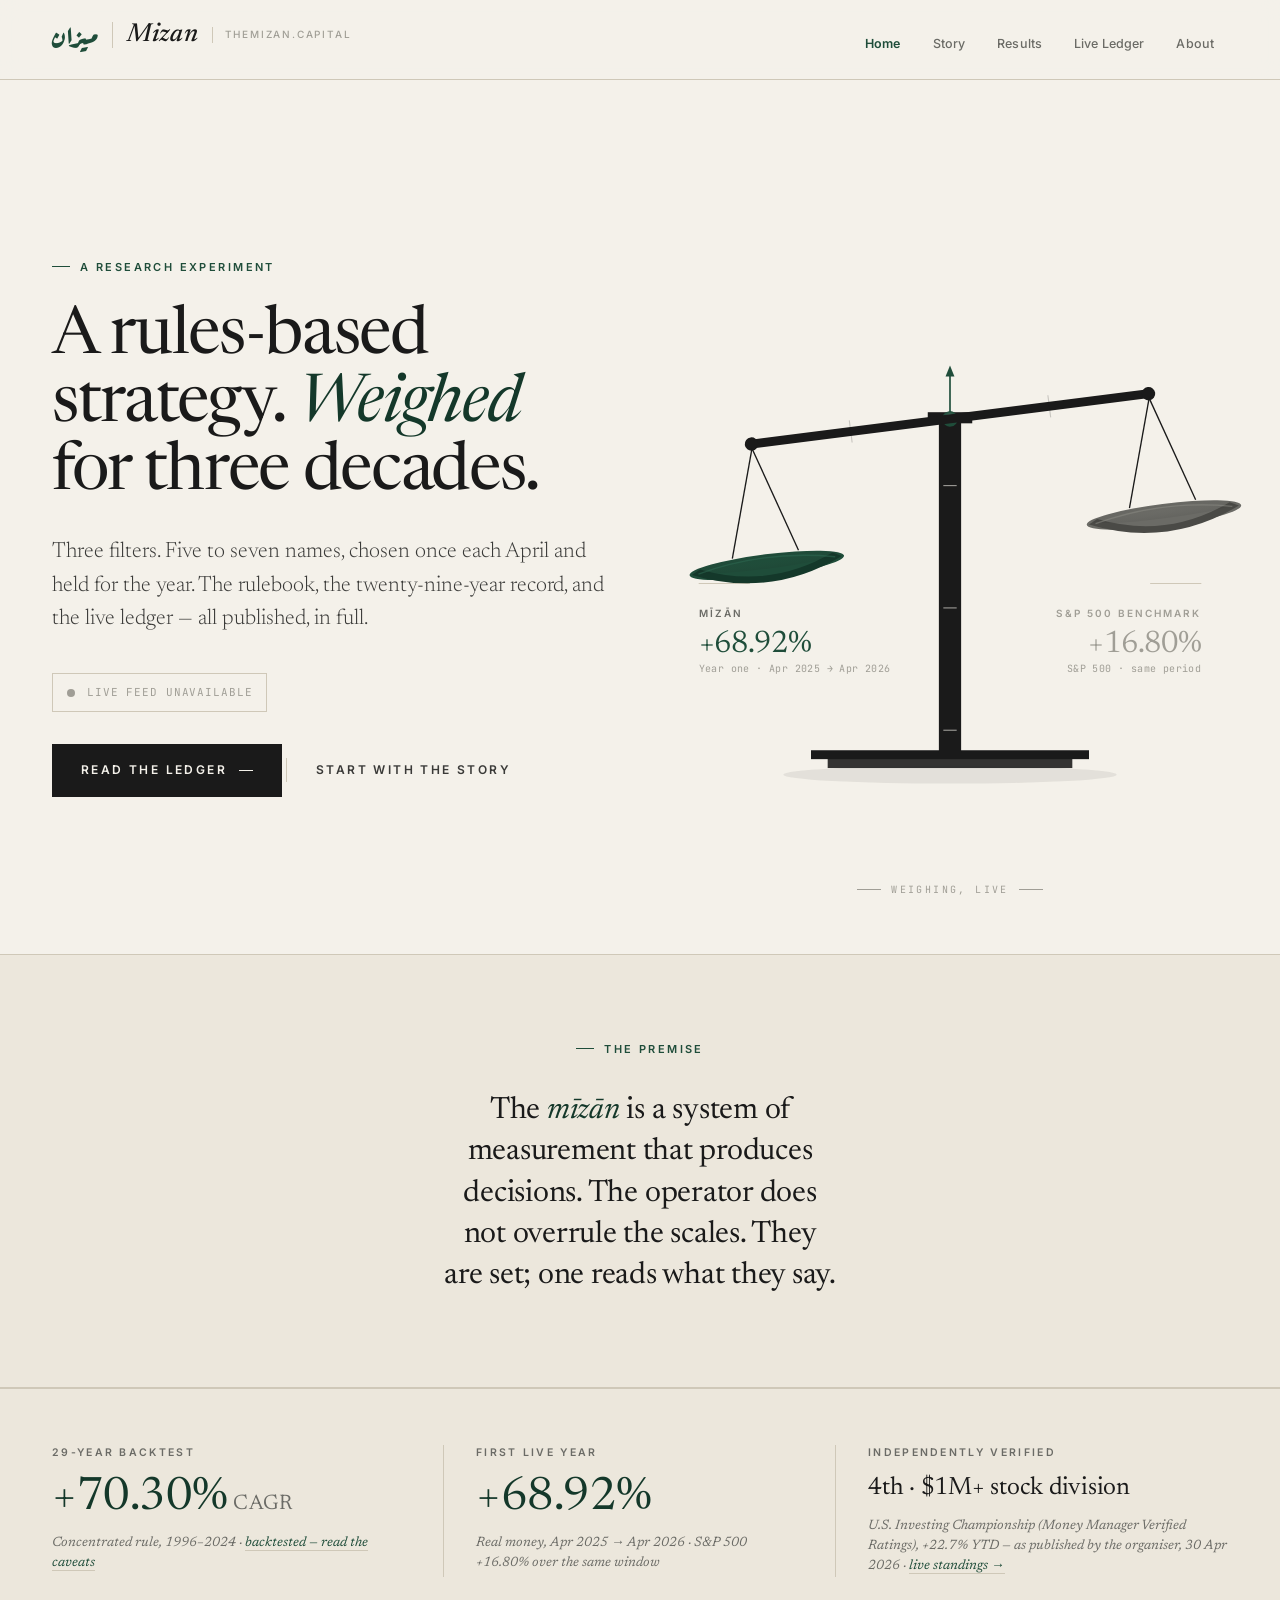
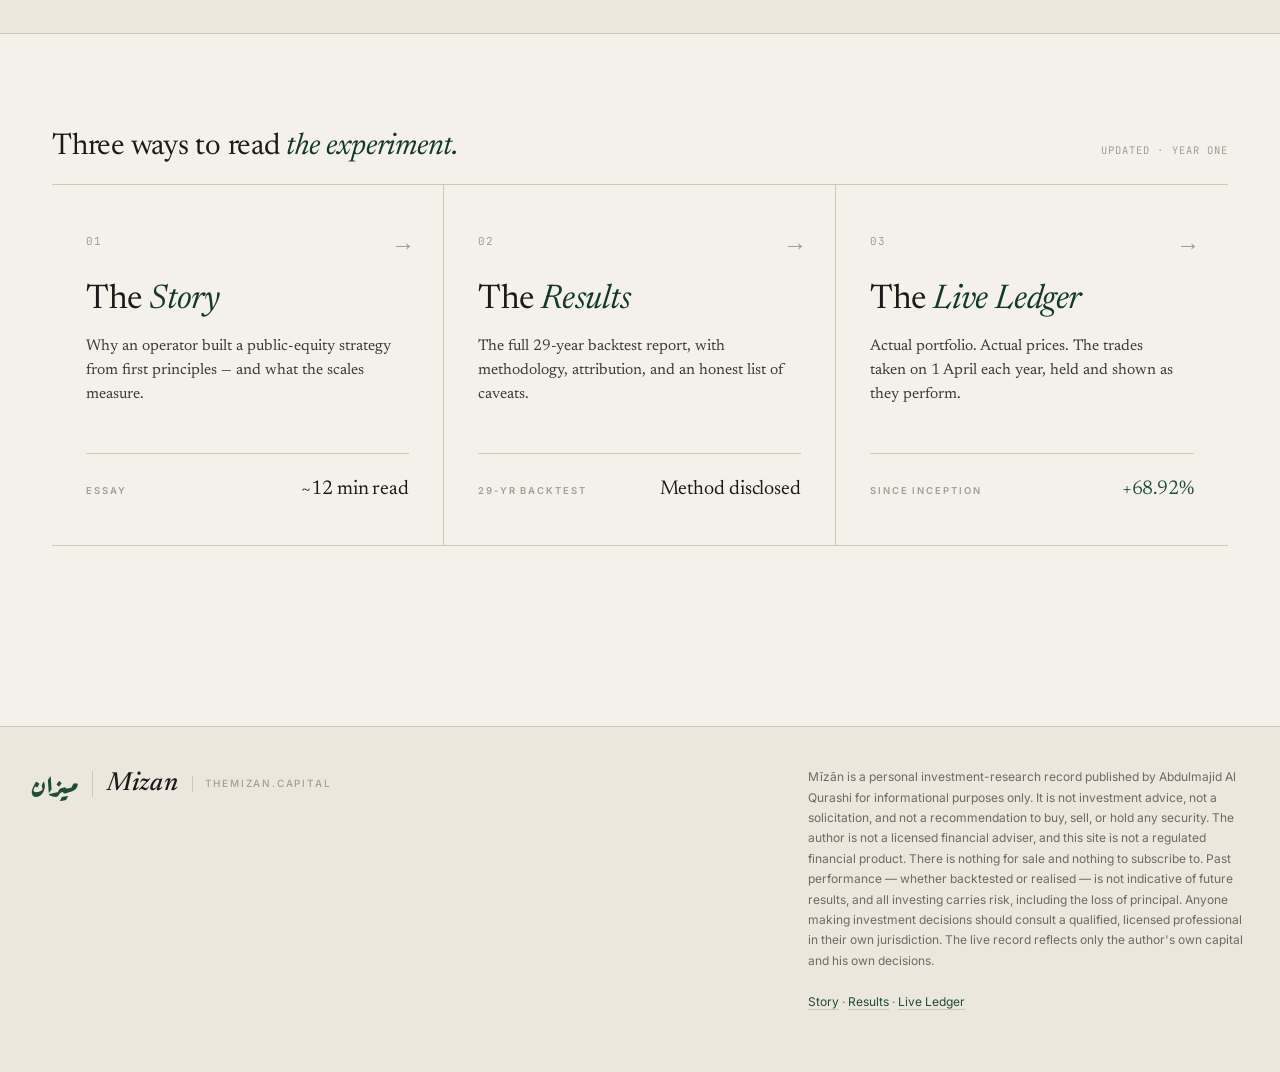
==== index.html @ 17326acd "Add files via upload" ====
<!DOCTYPE html>
<html lang="en">
<head>
<meta charset="UTF-8">
<meta name="viewport" content="width=device-width, initial-scale=1.0">
<link rel="canonical" href="https://themizan.capital/">
<meta property="og:type" content="website">
<meta property="og:site_name" content="Mīzān">
<meta property="og:title" content="Mīzān · A rules-based strategy, weighed in the open">
<meta property="og:description" content="A concentrated, rules-based public-equity strategy by Abdulmajid Al Qurashi. Twenty-nine years of backtested history; one live year complete. Published in full.">
<meta property="og:url" content="https://themizan.capital/">
<meta name="twitter:card" content="summary">
<meta property="og:locale" content="en_US">
<meta property="og:locale:alternate" content="ar_SA">
<link rel="icon" href="data:image/svg+xml,%3Csvg%20xmlns='http://www.w3.org/2000/svg'%20viewBox='0%200%2032%2032'%3E%3Crect%20width='32'%20height='32'%20rx='6'%20fill='%231f4d3a'/%3E%3Ctext%20x='16'%20y='23'%20font-size='20'%20text-anchor='middle'%20fill='%23f4f1ea'%20font-family='Georgia,serif'%3EM%3C/text%3E%3C/svg%3E">
<title>Mīzān · A rules-based strategy, weighed in the open</title>
<meta name="description" content="A concentrated, rules-based public-equity strategy by Abdulmajid Al Qurashi. Twenty-nine years of backtested history. One live year complete. The ledger, the rulebook, and the record — published in full.">
<style>
@import url('https://fonts.googleapis.com/css2?family=Newsreader:ital,opsz,wght@0,6..72,300;0,6..72,400;0,6..72,500;0,6..72,600;0,6..72,700;1,6..72,400&family=Inter:wght@300;400;500;600;700&family=JetBrains+Mono:wght@400;500;600&display=swap');
@import url('https://fonts.googleapis.com/css2?family=Aref+Ruqaa:wght@400;700&family=Amiri:wght@400;700&family=Noto+Naskh+Arabic:wght@400;500;700&display=swap');

:root{
  --paper:#f4f1ea; --paper-2:#ece7dc; --paper-3:#e2dcce;
  --ink:#1a1a1a; --ink-2:#3a3a38; --ink-3:#6b6b66; --ink-4:#a09e96;
  --rule:#cfc8b8; --rule-2:#b8b1a0;
  --accent:#1f4d3a; --accent-2:#2e6b52; --accent-ink:#14382a; --accent-wash:rgba(31,77,58,0.06);
  --pos:#2e6b52; --neg:#8a2f2f; --warn:#8a6a2f;
  --serif:'Newsreader',Georgia,'Times New Roman',serif;
  --sans:'Inter',-apple-system,BlinkMacSystemFont,'Segoe UI',sans-serif;
  --mono:'JetBrains Mono','SF Mono',Menlo,monospace;
}
*{margin:0;padding:0;box-sizing:border-box}
html{scroll-behavior:smooth}
body{background:var(--paper);color:var(--ink);font-family:var(--sans);font-size:16px;line-height:1.55;-webkit-font-smoothing:antialiased;text-rendering:optimizeLegibility}
::selection{background:var(--accent);color:var(--paper)}
a{color:inherit;text-decoration:none}

.apx-nav{position:sticky;top:0;z-index:100;background:rgba(244,241,234,0.92);backdrop-filter:blur(12px);-webkit-backdrop-filter:blur(12px);border-bottom:1px solid var(--rule)}
.apx-nav-inner{max-width:1240px;margin:0 auto;padding:18px 32px;display:flex;justify-content:space-between;align-items:baseline;gap:32px}
.apx-nav-links{display:flex;gap:4px;align-items:center}
.apx-nav-links a{white-space:nowrap;font-size:12.5px;font-weight:500;color:var(--ink-3);padding:8px 14px;transition:color .15s;letter-spacing:.01em}
.apx-nav-links a:hover{color:var(--ink)}
.apx-nav-links a.active{color:var(--accent);font-weight:600}

.apx-brand{display:flex;align-items:center;gap:14px}
.apx-brand-ar{font-family:'Aref Ruqaa','Amiri','Noto Naskh Arabic',serif;font-weight:700;font-size:30px;color:#1f4d3a;line-height:1;unicode-bidi:isolate;display:inline-block;padding-bottom:4px}
.apx-brand-latin{font-family:'Newsreader',Georgia,serif;font-style:italic;font-weight:500;font-size:26px;color:#1a1a1a;line-height:1;letter-spacing:.005em;padding-left:14px;border-left:1px solid #cfc8b8}
.apx-brand-meta{font-family:'Inter',sans-serif;font-size:10px;font-weight:500;letter-spacing:.18em;text-transform:uppercase;color:#a09e96;padding-left:12px;border-left:1px solid #cfc8b8}
@media(max-width:720px){.apx-brand-meta,.apx-brand-latin{display:none}}
.apx-foot-brand{display:flex;align-items:center;gap:14px}

.container{max-width:1240px;margin:0 auto;padding:0 32px}
.kicker{font-family:var(--sans);font-size:11px;font-weight:600;letter-spacing:.22em;text-transform:uppercase;color:var(--accent);display:inline-block}
.kicker::before{content:'';display:inline-block;width:18px;height:1px;background:var(--accent);vertical-align:middle;margin-right:10px;margin-bottom:3px}

.apx-foot{margin-top:120px;padding:40px 32px 60px;border-top:1px solid var(--rule);background:var(--paper-2)}
.apx-foot-inner{max-width:1240px;margin:0 auto;display:flex;justify-content:space-between;align-items:flex-start;gap:40px;flex-wrap:wrap}
.apx-foot-meta{font-size:12px;color:var(--ink-3);line-height:1.7;max-width:440px}
.apx-foot-meta a{color:var(--accent);border-bottom:1px solid var(--rule)}

/* HERO */
.hero{position:relative;padding:72px 0 56px;overflow:hidden;border-bottom:1px solid var(--rule)}
.hero-inner{position:relative;display:grid;grid-template-columns:1fr 1fr;gap:64px;align-items:center;min-height:clamp(520px, 78vh, 700px)}
.hero-copy{position:relative;z-index:2}
.hero-copy .kicker{margin-bottom:28px}
.hero-copy h1{font-family:var(--serif);font-weight:400;font-size:clamp(44px,5.2vw,72px);line-height:1.02;letter-spacing:-.02em;color:var(--ink);margin-bottom:28px;max-width:16ch;text-wrap:balance}
.hero-copy h1 em{font-style:italic;color:var(--accent-ink)}
.hero-copy .lede{font-family:var(--serif);font-weight:300;font-size:clamp(19px,1.7vw,22px);line-height:1.55;color:var(--ink-2);max-width:32em;margin-bottom:36px}

.hero-live{display:flex;align-items:center;gap:12px;padding:10px 14px;border:1px solid var(--accent);background:var(--accent-wash);font-family:var(--mono);font-size:11px;letter-spacing:.08em;color:var(--accent);text-transform:uppercase;width:fit-content;margin-bottom:32px;min-height:36px}
.hero-live-dot{width:8px;height:8px;background:var(--accent);border-radius:50%;animation:hpulse 2s infinite}
@keyframes hpulse{0%,100%{opacity:1;transform:scale(1)}50%{opacity:.4;transform:scale(.85)}}

.hero-cta{display:flex;align-items:center;gap:0;flex-wrap:wrap}
.cta-primary{font-family:var(--sans);font-size:12px;font-weight:600;letter-spacing:.2em;text-transform:uppercase;padding:16px 28px;background:var(--ink);color:var(--paper);border:1px solid var(--ink);transition:background .15s, border-color .15s;display:inline-flex;align-items:center;gap:12px}
.cta-primary:hover{background:var(--accent);border-color:var(--accent)}
.cta-primary::after{content:'';width:14px;height:1px;background:currentColor;transition:width .2s}
.cta-primary:hover::after{width:22px}
.cta-divider{width:1px;height:24px;background:var(--rule);margin:0 4px}
.cta-secondary{font-family:var(--sans);font-size:12px;font-weight:600;letter-spacing:.2em;text-transform:uppercase;padding:16px 24px;color:var(--ink-2);border:1px solid transparent;transition:color .15s, border-color .15s}
.cta-secondary:hover{color:var(--accent);border-color:var(--accent)}

/* SCALE */
.scale-stage{position:relative;aspect-ratio:5 / 6;width:100%;max-width:560px;margin:0 auto;display:flex;flex-direction:column;align-items:center;justify-content:center}
.scale-stage svg{width:100%;height:auto;display:block;overflow:visible}

.svg-pl-title{font-family:'Inter',sans-serif;font-size:9px;font-weight:600;letter-spacing:.2em;text-transform:uppercase;fill:#6b6b66}
.svg-pl-title.dim{fill:#a09e96}
.svg-pl-val{font-family:'Newsreader',Georgia,serif;font-weight:400;font-size:28px;letter-spacing:-.01em;fill:#1f4d3a}
.svg-pl-val.n{fill:#8a2f2f}
.svg-pl-val.muted{fill:#a09e96}
.svg-pl-sub{font-family:'JetBrains Mono',monospace;font-size:9px;fill:#a09e96;letter-spacing:.04em}
@media(max-width:640px){
  .svg-pl-title{font-size:11px}
  .svg-pl-val{font-size:32px}
  .svg-pl-sub{font-size:11px}
}

.hero-hint{margin-top:18px;text-align:center;font-family:var(--mono);font-size:10px;letter-spacing:.24em;text-transform:uppercase;color:var(--ink-4);display:flex;align-items:center;justify-content:center;gap:10px;opacity:0;transition:opacity .6s ease .6s}
.hero-hint.visible{opacity:1}
.hero-hint::before,.hero-hint::after{content:'';width:24px;height:1px;background:var(--ink-4)}

/* PRINCIPLE */
.principle{padding:80px 0 90px;border-bottom:1px solid var(--rule);background:var(--paper-2)}
.principle-inner{max-width:900px;margin:0 auto;text-align:center}
.principle .kicker{margin-bottom:32px}
.principle blockquote{font-family:var(--serif);font-weight:400;font-size:clamp(24px,2.4vw,32px);line-height:1.35;letter-spacing:-.008em;color:var(--ink);text-wrap:balance;max-width:28ch;margin:0 auto}
.principle blockquote em{font-style:italic;color:var(--accent-ink)}

/* DOORWAYS — 3-up */
.doorways{padding:90px 0 60px}
.doors-head{display:flex;justify-content:space-between;align-items:baseline;border-bottom:1px solid var(--rule);padding-bottom:14px;gap:24px;flex-wrap:wrap}
.doors-head h2{font-family:var(--serif);font-weight:400;font-size:clamp(22px,2.4vw,30px);letter-spacing:-.008em}
.doors-head h2 em{font-style:italic;color:var(--accent-ink)}
.doors-head .dh-meta{font-family:var(--mono);font-size:10.5px;letter-spacing:.1em;color:var(--ink-4);text-transform:uppercase}

.doors{display:grid;grid-template-columns:repeat(3,1fr);gap:0;border-bottom:1px solid var(--rule)}
.door{position:relative;padding:48px 34px 40px;border-right:1px solid var(--rule);display:flex;flex-direction:column;min-height:360px;transition:background .2s}
.door:last-child{border-right:none}
.door:hover{background:var(--paper-2)}
.door:hover .door-arrow{transform:translateX(6px);color:var(--accent)}
.door-num{font-family:var(--mono);font-size:11px;letter-spacing:.08em;color:var(--ink-4);margin-bottom:32px}
.door-title{font-family:var(--serif);font-weight:400;font-size:34px;line-height:1.08;letter-spacing:-.012em;color:var(--ink);margin-bottom:16px}
.door-title em{font-style:italic;color:var(--accent-ink)}
.door-sub{font-family:var(--serif);font-size:15.5px;line-height:1.55;color:var(--ink-2);margin-bottom:28px;flex:1;max-width:34ch}
.door-stat{padding-top:20px;border-top:1px solid var(--rule);display:flex;justify-content:space-between;align-items:baseline;gap:14px}
.door-stat .ds-l{font-family:var(--sans);font-size:9.5px;font-weight:600;letter-spacing:.2em;text-transform:uppercase;color:var(--ink-4)}
.door-stat .ds-v{font-family:var(--serif);font-size:20px;color:var(--ink);letter-spacing:-.005em}
.door-stat .ds-v.a{color:var(--accent)}
.door-arrow{position:absolute;top:44px;right:28px;font-family:var(--serif);font-size:24px;color:var(--ink-4);transition:transform .2s, color .2s}

/* MOBILE */
@media(max-width:960px){
  .hero-inner{grid-template-columns:1fr;gap:40px;min-height:auto;padding:0}
  .scale-stage{max-width:380px;margin:10px auto 0}
  .doors{grid-template-columns:1fr}
  .door{border-right:none;border-bottom:1px solid var(--rule)}
  .door:last-child{border-bottom:none}
}
@media(max-width:820px){
  .apx-nav-inner{padding:14px 20px;gap:16px;flex-wrap:wrap}
  .apx-nav-links a{padding:6px 10px;font-size:12px}
  .container{padding:0 20px}
  .apx-foot-inner{padding:0 20px}
  .hero{padding:48px 0 24px}
  .hero-copy h1{font-size:44px}
}

/* REDUCED MOTION */
@media (prefers-reduced-motion: reduce){
  .hero-live-dot{animation:none !important}
  #beamGroup, #needleGroup{transition:none !important}
  html{scroll-behavior:auto}
}
</style>
</head>
<body>

<nav class="apx-nav">
  <div class="apx-nav-inner">
    <a href="index.html" class="apx-brand">
      <span class="apx-brand-ar" dir="rtl" lang="ar">ميزان</span>
      <span class="apx-brand-latin">Mizan</span>
      <span class="apx-brand-meta">themizan.capital</span>
    </a>
    <div class="apx-nav-links">
      <a href="index.html" class="active">Home</a>
      <a href="story.html">Story</a>
      <a href="results.html">Results</a>
      <a href="dashboard.html">Live Ledger</a>
      <a href="about.html">About</a>
    </div>
  </div>
</nav>

<!-- HERO -->
<section class="hero">
  <div class="container">
    <div class="hero-inner">

      <div class="hero-copy">
        <div class="kicker">A research experiment</div>
        <h1>A rules-based strategy. <em>Weighed</em> for three decades.</h1>
        <p class="lede">Three filters. Five to seven names, chosen once each April and held for the year. The rulebook, the twenty-nine-year record, and the live ledger &mdash; all published, in full.</p>

        <div class="hero-live" id="heroLive">
          <span class="hero-live-dot"></span>
          <span id="heroLiveText">Loading live data&hellip;</span>
        </div>

        <div class="hero-cta">
          <a href="dashboard.html" class="cta-primary">Read the ledger</a>
          <span class="cta-divider" aria-hidden="true"></span>
          <a href="story.html" class="cta-secondary">Start with the story</a>
        </div>
      </div>

      <div class="scale-stage" id="scaleStage">
        <svg id="mizanScale" viewBox="0 0 500 640" aria-label="A scale weighing the Mīzān portfolio against the S&P 500 benchmark">
          <defs>
            <radialGradient id="panShade" cx="50%" cy="40%" r="60%">
              <stop offset="0%" stop-color="#3a3a38" stop-opacity="0"/>
              <stop offset="100%" stop-color="#1a1a1a" stop-opacity=".08"/>
            </radialGradient>
            <radialGradient id="pivotGlint" cx="50%" cy="40%" r="50%">
              <stop offset="0%" stop-color="#ffffff" stop-opacity=".35"/>
              <stop offset="100%" stop-color="#1f4d3a" stop-opacity="0"/>
            </radialGradient>
          </defs>

          <!-- Base / pedestal -->
          <g id="base">
            <ellipse cx="250" cy="560" rx="150" ry="8" fill="#1a1a1a" opacity=".08"/>
            <rect x="140" y="544" width="220" height="10" fill="#1a1a1a" opacity=".88"/>
            <rect x="125" y="538" width="250" height="8" fill="#1a1a1a"/>
            <rect x="240" y="240" width="20" height="300" fill="#1a1a1a"/>
            <rect x="230" y="234" width="40" height="10" fill="#1a1a1a"/>
            <line x1="244" y1="300" x2="256" y2="300" stroke="#f4f1ea" stroke-width="1" opacity=".6"/>
            <line x1="244" y1="410" x2="256" y2="410" stroke="#f4f1ea" stroke-width="1" opacity=".6"/>
            <line x1="244" y1="520" x2="256" y2="520" stroke="#f4f1ea" stroke-width="1" opacity=".6"/>
          </g>

          <!-- Readouts -->
          <g id="readouts">
            <text x="24" y="418" class="svg-pl-title">Mīzān</text>
            <text x="24" y="450" class="svg-pl-val" id="leftVal">&#8230;</text>
            <text x="24" y="468" class="svg-pl-sub" id="leftSub">Since 1 Apr 2025</text>
            <line x1="24" y1="388" x2="70" y2="388" stroke="#cfc8b8" stroke-width="1"/>

            <text x="476" y="418" class="svg-pl-title dim" text-anchor="end">S&amp;P 500 benchmark</text>
            <text x="476" y="450" class="svg-pl-val muted" id="rightVal" text-anchor="end">&#8230;</text>
            <text x="476" y="468" class="svg-pl-sub" id="rightSub" text-anchor="end">Same period</text>
            <line x1="430" y1="388" x2="476" y2="388" stroke="#cfc8b8" stroke-width="1"/>
          </g>

          <!-- Needle (fixed reference) -->
          <g id="needleGroup">
            <line x1="250" y1="240" x2="250" y2="198" stroke="#1f4d3a" stroke-width="1.5"/>
            <polygon points="250,192 246,202 254,202" fill="#1f4d3a"/>
          </g>

          <!-- Swinging beam -->
          <g id="beamGroup" style="transform-origin: 250px 240px; transition: transform 1.4s cubic-bezier(.45, .05, .25, 1);">
            <circle cx="250" cy="240" r="7" fill="#1f4d3a"/>
            <circle cx="250" cy="240" r="7" fill="url(#pivotGlint)"/>
            <circle cx="250" cy="240" r="3" fill="#14382a"/>

            <rect x="70" y="236" width="360" height="8" fill="#1a1a1a"/>
            <circle cx="70" cy="240" r="6" fill="#1a1a1a"/>
            <circle cx="430" cy="240" r="6" fill="#1a1a1a"/>
            <line x1="160" y1="230" x2="160" y2="250" stroke="#1a1a1a" stroke-width="1" opacity=".2"/>
            <line x1="340" y1="230" x2="340" y2="250" stroke="#1a1a1a" stroke-width="1" opacity=".2"/>

            <!-- LEFT PAN (Mīzān) -->
            <line x1="70" y1="244" x2="40" y2="340" stroke="#1a1a1a" stroke-width="1.2"/>
            <line x1="70" y1="244" x2="100" y2="340" stroke="#1a1a1a" stroke-width="1.2"/>
            <g id="panLeft">
              <ellipse cx="70" cy="350" rx="70" ry="10" fill="#1f4d3a"/>
              <path d="M 2 350 Q 70 380 138 350 L 130 346 Q 70 372 10 346 Z" fill="#14382a"/>
              <ellipse cx="70" cy="347" rx="66" ry="6" fill="url(#panShade)"/>
              <!-- top lip highlight -->
              <path d="M 8 350 Q 70 336 132 350" stroke="#2e6b52" stroke-width="1.2" fill="none" opacity=".55"/>
            </g>

            <!-- RIGHT PAN (S&P 500) — lightened so it reads as peer, not shadow -->
            <line x1="430" y1="244" x2="400" y2="340" stroke="#1a1a1a" stroke-width="1.2"/>
            <line x1="430" y1="244" x2="460" y2="340" stroke="#1a1a1a" stroke-width="1.2"/>
            <g id="panRight">
              <ellipse cx="430" cy="350" rx="70" ry="10" fill="#6b6b66"/>
              <path d="M 362 350 Q 430 380 498 350 L 490 346 Q 430 372 370 346 Z" fill="#4a4a46"/>
              <ellipse cx="430" cy="347" rx="66" ry="6" fill="url(#panShade)"/>
              <path d="M 368 350 Q 430 336 492 350" stroke="#8a8a83" stroke-width="1.2" fill="none" opacity=".55"/>
            </g>
          </g>

          <!-- Arabic whisper removed from above the base shadow — nav carries it. -->
        </svg>

        <div class="hero-hint" id="heroHint">Weighing, live</div>
      </div>

    </div>
  </div>
</section>

<!-- PRINCIPLE -->
<section class="principle">
  <div class="container">
    <div class="principle-inner">
      <div class="kicker">The premise</div>
      <blockquote>
        The <em>mīzān</em> is a system of measurement that produces decisions. The operator does not overrule the scales. They are set; one reads what they say.
      </blockquote>
    </div>
  </div>
</section>

<!-- PROOF -->
<style>
.proof{padding:56px 0;border-top:1px solid var(--rule);border-bottom:1px solid var(--rule);background:var(--paper-2)}
.proof-grid{display:grid;grid-template-columns:repeat(3,1fr)}
.proof-cell{padding:0 32px;border-right:1px solid var(--rule)}
.proof-cell:first-child{padding-left:0}
.proof-cell:last-child{border-right:none;padding-right:0}
.proof-k{font-family:var(--sans);font-size:10.5px;font-weight:600;letter-spacing:.22em;text-transform:uppercase;color:var(--ink-3);margin-bottom:14px}
.proof-v{font-family:var(--serif);font-size:clamp(34px,4vw,46px);line-height:1;color:var(--accent-ink,#14382a);letter-spacing:-.01em;font-weight:400}
.proof-v .proof-u{font-size:.46em;color:var(--ink-3);letter-spacing:.02em}
.proof-v.sm{font-size:clamp(19px,2.1vw,25px);line-height:1.15;color:var(--ink)}
.proof-m{font-family:var(--serif);font-size:13.5px;font-style:italic;color:var(--ink-3);line-height:1.5;margin-top:12px}
.proof-m a{color:var(--accent);border-bottom:1px solid var(--rule)}
@media(max-width:820px){.proof-grid{grid-template-columns:1fr}.proof-cell{padding:22px 0;border-right:none;border-bottom:1px solid var(--rule)}.proof-cell:first-child{padding-top:0}.proof-cell:last-child{border-bottom:none;padding-bottom:0}}
</style>
<section class="proof">
  <div class="container">
    <div class="proof-grid">
      <div class="proof-cell">
        <div class="proof-k">29-year backtest</div>
        <div class="proof-v">+70.30%<span class="proof-u"> CAGR</span></div>
        <div class="proof-m">Concentrated rule, 1996&ndash;2024 &middot; <a href="results.html#limits">backtested &mdash; read the caveats</a></div>
      </div>
      <div class="proof-cell">
        <div class="proof-k">First live year</div>
        <div class="proof-v">+68.92%</div>
        <div class="proof-m">Real money, Apr 2025 &rarr; Apr 2026 &middot; S&amp;P 500 +16.80% over the same window</div>
      </div>
      <div class="proof-cell">
        <div class="proof-k">Independently verified</div>
        <div class="proof-v sm">4th &middot; $1M+ stock division</div>
        <div class="proof-m">U.S. Investing Championship (Money Manager Verified Ratings), +22.7% YTD &mdash; as published by the organiser, 30 Apr 2026 &middot; <a href="https://financial-competitions.com/" target="_blank" rel="noopener">live standings &rarr;</a></div>
      </div>
    </div>
  </div>
</section>

<!-- DOORWAYS -->
<section class="doorways">
  <div class="container">
    <div class="doors-head">
      <h2>Three ways to read <em>the experiment.</em></h2>
      <div class="dh-meta">Updated &middot; <span id="dateStamp">—</span></div>
    </div>
    <div class="doors">

      <a href="story.html" class="door">
        <div class="door-num">01</div>
        <div class="door-title">The <em>Story</em></div>
        <div class="door-sub">Why an operator built a public-equity strategy from first principles &mdash; and what the scales measure.</div>
        <div class="door-stat">
          <span class="ds-l">Essay</span>
          <span class="ds-v">~12 min read</span>
        </div>
        <span class="door-arrow" aria-hidden="true">&rarr;</span>
      </a>

      <a href="results.html" class="door">
        <div class="door-num">02</div>
        <div class="door-title">The <em>Results</em></div>
        <div class="door-sub">The full 29-year backtest report, with methodology, attribution, and an honest list of caveats.</div>
        <div class="door-stat">
          <span class="ds-l">29&#8209;yr backtest</span>
          <span class="ds-v">Method disclosed</span>
        </div>
        <span class="door-arrow" aria-hidden="true">&rarr;</span>
      </a>

      <a href="dashboard.html" class="door">
        <div class="door-num">03</div>
        <div class="door-title">The <em>Live Ledger</em></div>
        <div class="door-sub">Actual portfolio. Actual prices. The trades taken on 1 April each year, held and shown as they perform.</div>
        <div class="door-stat">
          <span class="ds-l">Since inception</span>
          <span class="ds-v a" id="doorLiveVal">&mdash;</span>
        </div>
        <span class="door-arrow" aria-hidden="true">&rarr;</span>
      </a>

    </div>
  </div>
</section>

<footer class="apx-foot">
  <div class="apx-foot-inner">
    <div class="apx-foot-brand">
      <span class="apx-brand-ar" dir="rtl" lang="ar">ميزان</span>
      <span class="apx-brand-latin">Mizan</span>
      <span class="apx-brand-meta">themizan.capital</span>
    </div>
    <div class="apx-foot-meta">
      Mīzān is a personal investment-research record published by Abdulmajid Al Qurashi for informational purposes only. It is not investment advice, not a solicitation, and not a recommendation to buy, sell, or hold any security. The author is not a licensed financial adviser, and this site is not a regulated financial product. There is nothing for sale and nothing to subscribe to. Past performance &mdash; whether backtested or realised &mdash; is not indicative of future results, and all investing carries risk, including the loss of principal. Anyone making investment decisions should consult a qualified, licensed professional in their own jurisdiction. The live record reflects only the author's own capital and his own decisions. <br><br>
      <a href="story.html">Story</a> &middot; <a href="results.html">Results</a> &middot; <a href="dashboard.html">Live Ledger</a>
    </div>
  </div>
</footer>

<script>
const API_URL = 'https://pvqflvqfdlmiyjjetfer.supabase.co/functions/v1/apex-dashboard-data';
// The API returns an aggregate portfolio index only — current holdings are never named here.
const Y1_BASE = "2025-04-01";  // since-inception window start (for the benchmark line)
const MONTHS = ["Jan","Feb","Mar","Apr","May","Jun","Jul","Aug","Sep","Oct","Nov","Dec"];

function findPrice(arr,d){ for(let i=arr.length-1;i>=0;i--) if(arr[i].d<=d) return arr[i].p; return null; }
function ret(arr,b,e){ const bp=findPrice(arr,b), ep=findPrice(arr,e); if(!bp||!ep) return null; return (ep-bp)/bp; }
function fmtPct(v,dp=2){ if(v==null) return '—'; return (v>=0?'+':'')+(v*100).toFixed(dp)+'%'; }
function fmtDate(d){ const [y,m,dd]=d.split('-'); return MONTHS[+m-1]+' '+ +dd+', '+y; }

/* Tilt: cap ±8°, softer knee so small deltas are visible */
function tiltFromDelta(deltaPct){
  const MAX = 8;
  const t = MAX * Math.tanh(deltaPct / 0.35);
  return -t; // flip so Mīzān-heavier sinks the left pan
}

function applyTilt(deg){
  const beam = document.getElementById('beamGroup');
  beam.style.transform = `rotate(${deg}deg)`;
}

let idleHandle = null;
let idleT0 = performance.now();
function startIdle(){
  cancelAnimationFrame(idleHandle);
  const tick = (now)=>{
    const t = (now - idleT0) / 1000;
    const beam = document.getElementById('beamGroup');
    beam.style.transition = 'transform 0.1s linear';
    applyTilt(Math.sin(t * 0.9) * 0.4);
    idleHandle = requestAnimationFrame(tick);
  };
  idleHandle = requestAnimationFrame(tick);
}
function stopIdle(){
  cancelAnimationFrame(idleHandle);
  document.getElementById('beamGroup').style.transition = 'transform 1.4s cubic-bezier(.45,.05,.25,1)';
}

async function init(){
  startIdle();
  document.getElementById('leftVal').textContent = '…';
  document.getElementById('rightVal').textContent = '…';

  try{
    const resp = await fetch(API_URL, { mode:'cors' });
    if(!resp.ok) throw new Error('HTTP '+resp.status);
    const json = await resp.json();
    const PI = json.portfolio_index || [];
    const BENCH = (json.benchmarks && json.benchmarks.SPY) || [];
    if(!PI.length || !BENCH.length) throw new Error('No aggregate or S&P 500 (SPY) data');
    const latest = json.as_of || PI[PI.length - 1].d;

    const sinceInception = PI[PI.length - 1].p / PI[0].p - 1;
    const benchITD = ret(BENCH, Y1_BASE, latest) || 0;
    const delta = sinceInception - benchITD;

    document.getElementById('heroLiveText').textContent = 'Live data · ' + fmtDate(latest);

    const leftV = document.getElementById('leftVal');
    leftV.textContent = fmtPct(sinceInception);
    leftV.setAttribute('class', 'svg-pl-val' + (sinceInception >= 0 ? '' : ' n'));

    const rightV = document.getElementById('rightVal');
    rightV.textContent = fmtPct(benchITD);
    rightV.setAttribute('class', 'svg-pl-val muted' + (benchITD >= 0 ? '' : ' n'));

    document.getElementById('leftSub').textContent = 'Since 1 Apr 2025';
    document.getElementById('rightSub').textContent = 'Since 1 Apr 2025';

    const doorVal = document.getElementById('doorLiveVal');
    doorVal.textContent = fmtPct(sinceInception);
    doorVal.className = 'ds-v ' + (sinceInception >= 0 ? 'a' : '');
    if(sinceInception < 0) doorVal.style.color = 'var(--neg)';

    document.getElementById('dateStamp').textContent = fmtDate(latest);

    stopIdle();
    applyTilt(0);
    setTimeout(() => applyTilt(tiltFromDelta(delta)), 60);
    document.getElementById('heroHint').classList.add('visible');

  } catch(err){
    console.error(err);
    stopIdle();
    document.getElementById('heroLiveText').textContent = 'Live feed unavailable';
    const hl = document.getElementById('heroLive');
    hl.style.borderColor = 'var(--rule)';
    hl.style.color = 'var(--ink-4)';
    hl.style.background = 'transparent';
    const dot = document.querySelector('.hero-live-dot');
    dot.style.background = 'var(--ink-4)';
    dot.style.animation = 'none';

    const leftV = document.getElementById('leftVal');
    leftV.textContent = '+68.92%';
    leftV.setAttribute('class','svg-pl-val');
    document.getElementById('leftSub').textContent = 'Year one · Apr 2025 → Apr 2026';

    const rightV = document.getElementById('rightVal');
    rightV.textContent = '+16.80%';
    rightV.setAttribute('class','svg-pl-val muted');
    document.getElementById('rightSub').textContent = 'S&P 500 · same period';

    document.getElementById('doorLiveVal').textContent = '+68.92%';
    document.getElementById('dateStamp').textContent = 'year one';
    applyTilt(tiltFromDelta(0.6892 - 0.1680));
    document.getElementById('heroHint').classList.add('visible');
  }
}

init();

const stage = document.getElementById('scaleStage');
window.addEventListener('scroll', () => {
  if(!stage) return;
  const y = Math.min(window.scrollY, 400);
  stage.style.transform = `translateY(${Math.max(y * -0.03, -14)}px)`;
}, { passive:true });
</script>

<script type="application/ld+json">
{"@context":"https://schema.org","@type":"WebSite","name":"Mīzān","url":"https://themizan.capital/","inLanguage":"en","author":{"@type":"Person","name":"Abdulmajid Al Qurashi","alternateName":["عبدالمجيد محمد عبدالصمد القرشي","عبدالمجيد القرشي"],"url":"https://themizan.capital/about.html"}}
</script>
</body>
</html>
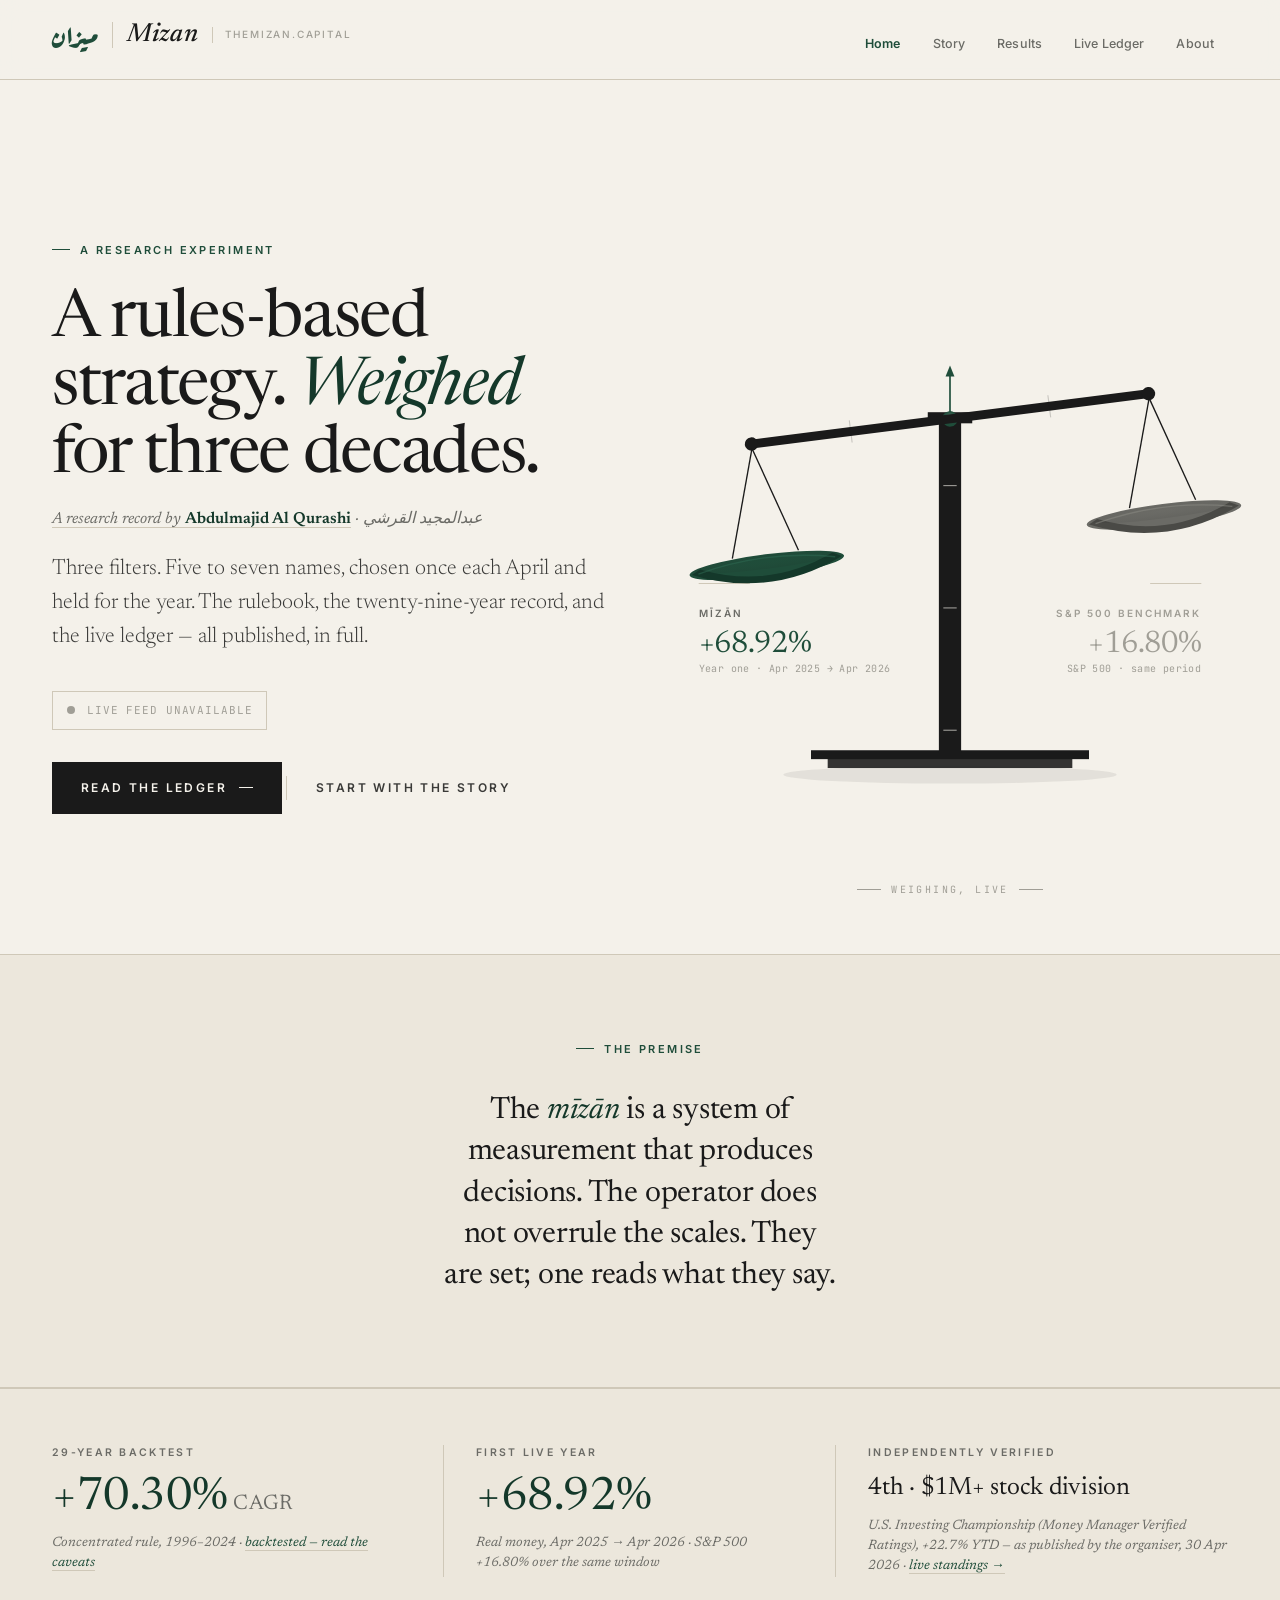
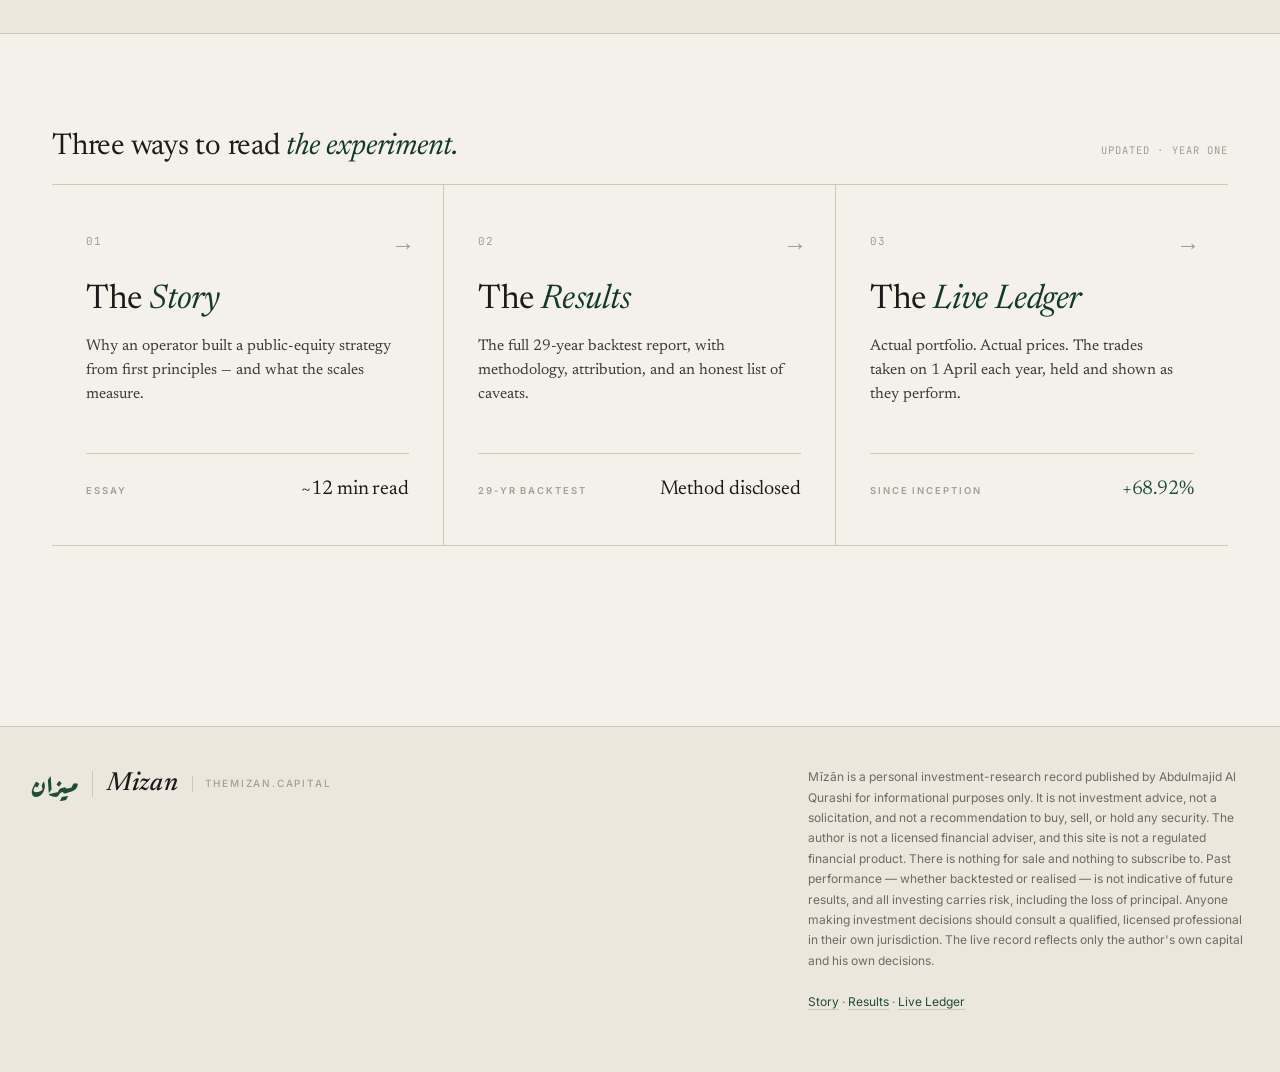
==== commit 7f48242b: "Update site content, add assets and Netlify config Co-Authored-By: Claude Opus 4.8 <noreply@anthropi" ====
--- a/index.html
+++ b/index.html
@@ -9,11 +9,16 @@
 <meta property="og:title" content="Mīzān · A rules-based strategy, weighed in the open">
 <meta property="og:description" content="A concentrated, rules-based public-equity strategy by Abdulmajid Al Qurashi. Twenty-nine years of backtested history; one live year complete. Published in full.">
 <meta property="og:url" content="https://themizan.capital/">
-<meta name="twitter:card" content="summary">
+<meta property="og:image" content="https://themizan.capital/assets/og-cover.png">
+<meta property="og:image:width" content="1200">
+<meta property="og:image:height" content="630">
+<meta property="og:image:alt" content="Mīzān — a rules-based public-equity strategy by Abdulmajid Al Qurashi">
+<meta name="twitter:card" content="summary_large_image">
+<meta name="twitter:image" content="https://themizan.capital/assets/og-cover.png">
 <meta property="og:locale" content="en_US">
 <meta property="og:locale:alternate" content="ar_SA">
 <link rel="icon" href="data:image/svg+xml,%3Csvg%20xmlns='http://www.w3.org/2000/svg'%20viewBox='0%200%2032%2032'%3E%3Crect%20width='32'%20height='32'%20rx='6'%20fill='%231f4d3a'/%3E%3Ctext%20x='16'%20y='23'%20font-size='20'%20text-anchor='middle'%20fill='%23f4f1ea'%20font-family='Georgia,serif'%3EM%3C/text%3E%3C/svg%3E">
-<title>Mīzān · A rules-based strategy, weighed in the open</title>
+<title>Abdulmajid Al Qurashi — Mīzān · A rules-based strategy, weighed in the open</title>
 <meta name="description" content="A concentrated, rules-based public-equity strategy by Abdulmajid Al Qurashi. Twenty-nine years of backtested history. One live year complete. The ledger, the rulebook, and the record — published in full.">
 <style>
 @import url('https://fonts.googleapis.com/css2?family=Newsreader:ital,opsz,wght@0,6..72,300;0,6..72,400;0,6..72,500;0,6..72,600;0,6..72,700;1,6..72,400&family=Inter:wght@300;400;500;600;700&family=JetBrains+Mono:wght@400;500;600&display=swap');
@@ -158,17 +163,17 @@
 
 <nav class="apx-nav">
   <div class="apx-nav-inner">
-    <a href="index.html" class="apx-brand">
+    <a href="/" class="apx-brand">
       <span class="apx-brand-ar" dir="rtl" lang="ar">ميزان</span>
       <span class="apx-brand-latin">Mizan</span>
       <span class="apx-brand-meta">themizan.capital</span>
     </a>
     <div class="apx-nav-links">
-      <a href="index.html" class="active">Home</a>
-      <a href="story.html">Story</a>
-      <a href="results.html">Results</a>
-      <a href="dashboard.html">Live Ledger</a>
-      <a href="about.html">About</a>
+      <a href="/" class="active">Home</a>
+      <a href="/story">Story</a>
+      <a href="/results">Results</a>
+      <a href="/dashboard">Live Ledger</a>
+      <a href="/about">About</a>
     </div>
   </div>
 </nav>
@@ -181,6 +186,7 @@
       <div class="hero-copy">
         <div class="kicker">A research experiment</div>
         <h1>A rules-based strategy. <em>Weighed</em> for three decades.</h1>
+        <p style="font-family:var(--serif);font-style:italic;font-size:16px;color:var(--ink-3);margin:-12px 0 22px"><a href="/about" style="border-bottom:1px solid var(--rule)">A research record by <span style="font-weight:600;font-style:normal;color:var(--accent-ink)">Abdulmajid Al Qurashi</span></a> &middot; <span lang="ar" dir="rtl">عبدالمجيد القرشي</span></p>
         <p class="lede">Three filters. Five to seven names, chosen once each April and held for the year. The rulebook, the twenty-nine-year record, and the live ledger &mdash; all published, in full.</p>
 
         <div class="hero-live" id="heroLive">
@@ -189,9 +195,9 @@
         </div>
 
         <div class="hero-cta">
-          <a href="dashboard.html" class="cta-primary">Read the ledger</a>
+          <a href="/dashboard" class="cta-primary">Read the ledger</a>
           <span class="cta-divider" aria-hidden="true"></span>
-          <a href="story.html" class="cta-secondary">Start with the story</a>
+          <a href="/story" class="cta-secondary">Start with the story</a>
         </div>
       </div>
 
@@ -316,7 +322,7 @@
       <div class="proof-cell">
         <div class="proof-k">29-year backtest</div>
         <div class="proof-v">+70.30%<span class="proof-u"> CAGR</span></div>
-        <div class="proof-m">Concentrated rule, 1996&ndash;2024 &middot; <a href="results.html#limits">backtested &mdash; read the caveats</a></div>
+        <div class="proof-m">Concentrated rule, 1996&ndash;2024 &middot; <a href="/results#limits">backtested &mdash; read the caveats</a></div>
       </div>
       <div class="proof-cell">
         <div class="proof-k">First live year</div>
@@ -341,7 +347,7 @@
     </div>
     <div class="doors">
 
-      <a href="story.html" class="door">
+      <a href="/story" class="door">
         <div class="door-num">01</div>
         <div class="door-title">The <em>Story</em></div>
         <div class="door-sub">Why an operator built a public-equity strategy from first principles &mdash; and what the scales measure.</div>
@@ -352,7 +358,7 @@
         <span class="door-arrow" aria-hidden="true">&rarr;</span>
       </a>
 
-      <a href="results.html" class="door">
+      <a href="/results" class="door">
         <div class="door-num">02</div>
         <div class="door-title">The <em>Results</em></div>
         <div class="door-sub">The full 29-year backtest report, with methodology, attribution, and an honest list of caveats.</div>
@@ -363,7 +369,7 @@
         <span class="door-arrow" aria-hidden="true">&rarr;</span>
       </a>
 
-      <a href="dashboard.html" class="door">
+      <a href="/dashboard" class="door">
         <div class="door-num">03</div>
         <div class="door-title">The <em>Live Ledger</em></div>
         <div class="door-sub">Actual portfolio. Actual prices. The trades taken on 1 April each year, held and shown as they perform.</div>
@@ -387,7 +393,7 @@
     </div>
     <div class="apx-foot-meta">
       Mīzān is a personal investment-research record published by Abdulmajid Al Qurashi for informational purposes only. It is not investment advice, not a solicitation, and not a recommendation to buy, sell, or hold any security. The author is not a licensed financial adviser, and this site is not a regulated financial product. There is nothing for sale and nothing to subscribe to. Past performance &mdash; whether backtested or realised &mdash; is not indicative of future results, and all investing carries risk, including the loss of principal. Anyone making investment decisions should consult a qualified, licensed professional in their own jurisdiction. The live record reflects only the author's own capital and his own decisions. <br><br>
-      <a href="story.html">Story</a> &middot; <a href="results.html">Results</a> &middot; <a href="dashboard.html">Live Ledger</a>
+      <a href="/story">Story</a> &middot; <a href="/results">Results</a> &middot; <a href="/dashboard">Live Ledger</a>
     </div>
   </div>
 </footer>
@@ -516,7 +522,38 @@
 </script>
 
 <script type="application/ld+json">
-{"@context":"https://schema.org","@type":"WebSite","name":"Mīzān","url":"https://themizan.capital/","inLanguage":"en","author":{"@type":"Person","name":"Abdulmajid Al Qurashi","alternateName":["عبدالمجيد محمد عبدالصمد القرشي","عبدالمجيد القرشي"],"url":"https://themizan.capital/about.html"}}
+{
+  "@context": "https://schema.org",
+  "@graph": [
+    {
+      "@type": "WebSite",
+      "@id": "https://themizan.capital/#website",
+      "name": "Mīzān",
+      "alternateName": ["Mizan", "ميزان", "Mizan Capital", "the Mizan"],
+      "url": "https://themizan.capital/",
+      "inLanguage": "en",
+      "publisher": { "@id": "https://themizan.capital/#person" },
+      "author": { "@id": "https://themizan.capital/#person" }
+    },
+    {
+      "@type": "Person",
+      "@id": "https://themizan.capital/#person",
+      "name": "Abdulmajid Al Qurashi",
+      "alternateName": ["عبدالمجيد محمد عبدالصمد القرشي", "عبدالمجيد القرشي", "Abdulmajid Mohammed Abdulsamad Al Qurashi", "Abdul Majid Al Qurashi", "Abdulmajid Alqurashi"],
+      "jobTitle": "Deputy CEO",
+      "worksFor": { "@type": "Organization", "name": "Abdul Samad Al Qurashi", "alternateName": "عبدالصمد القرشي" },
+      "url": "https://themizan.capital/about",
+      "mainEntityOfPage": "https://themizan.capital/about",
+      "image": "https://themizan.capital/assets/og-cover.png",
+      "nationality": "Saudi Arabia",
+      "knowsAbout": ["Value investing", "Quantitative investing", "Equity research", "Corporate finance"],
+      "sameAs": [
+        "https://www.linkedin.com/in/abdulmajid-alqurashi-33677895/",
+        "https://www.instagram.com/abdulmajeedmasq/"
+      ]
+    }
+  ]
+}
 </script>
 </body>
 </html>
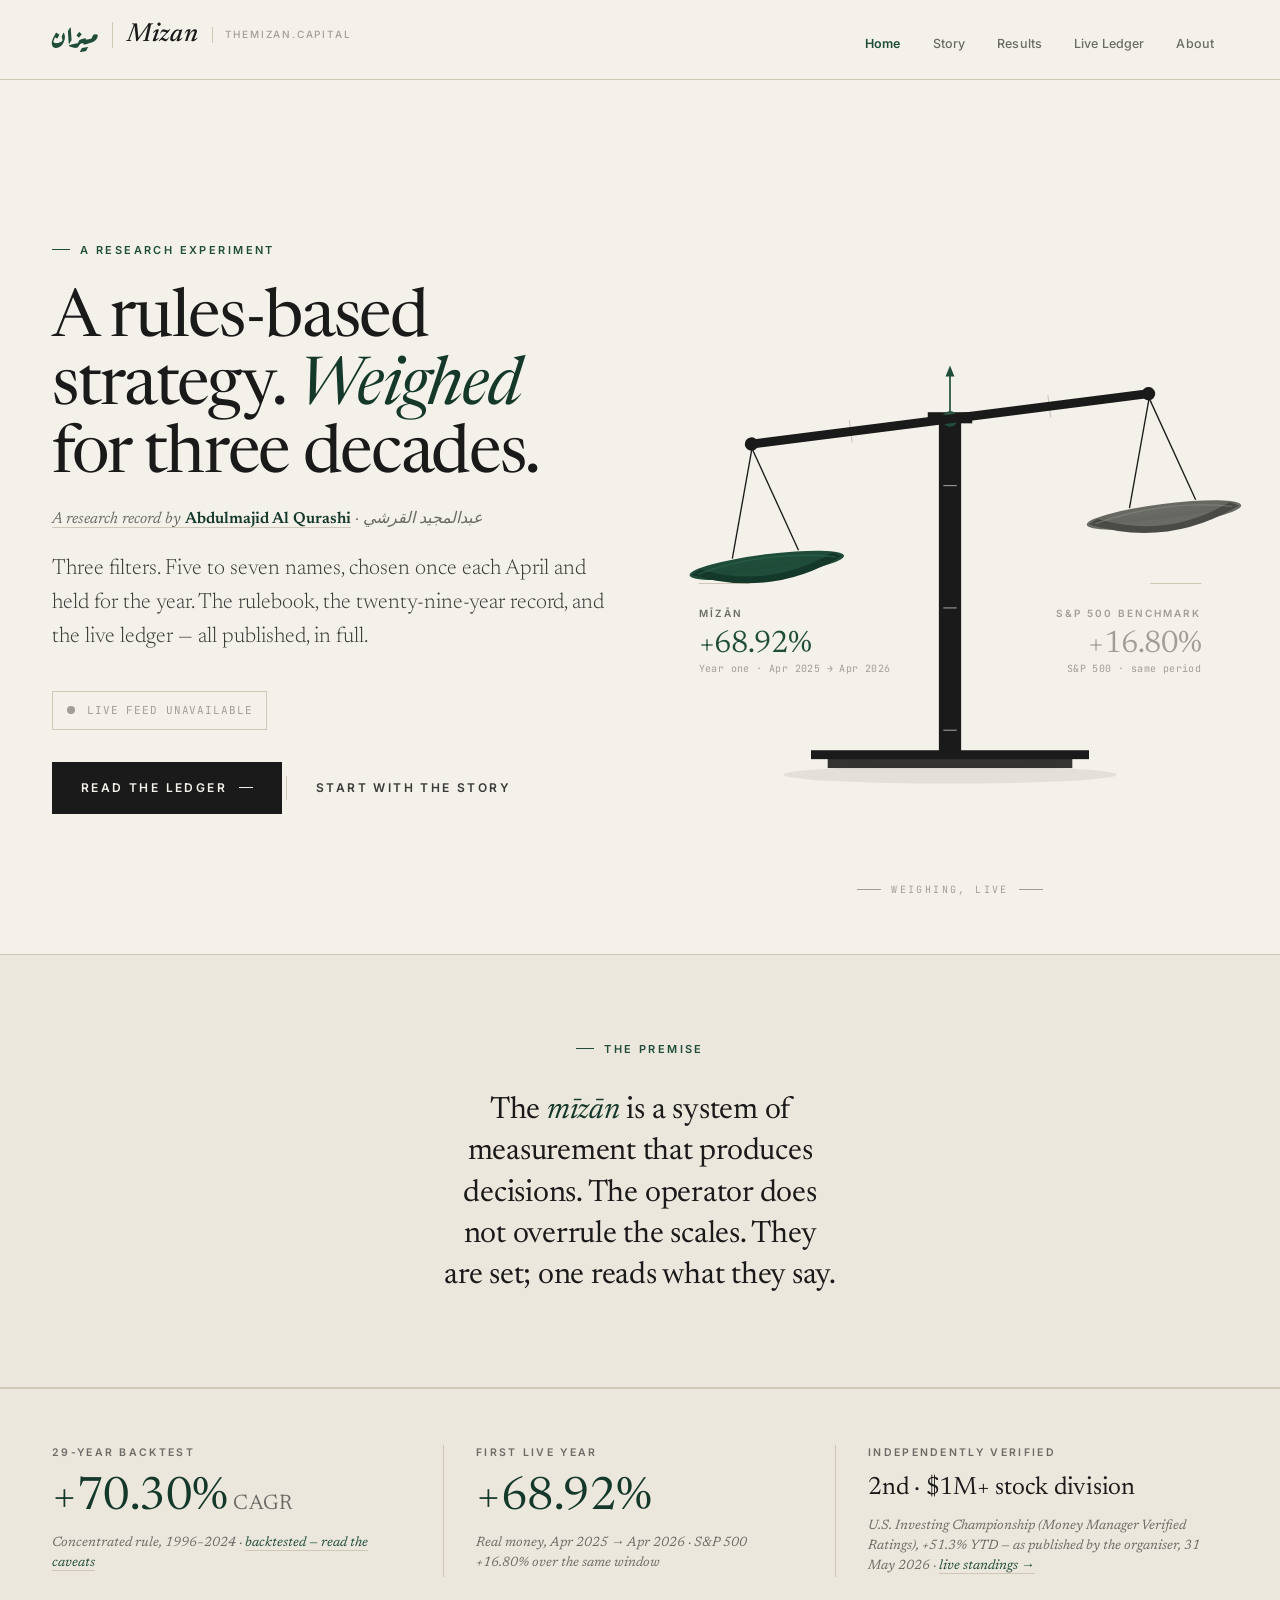
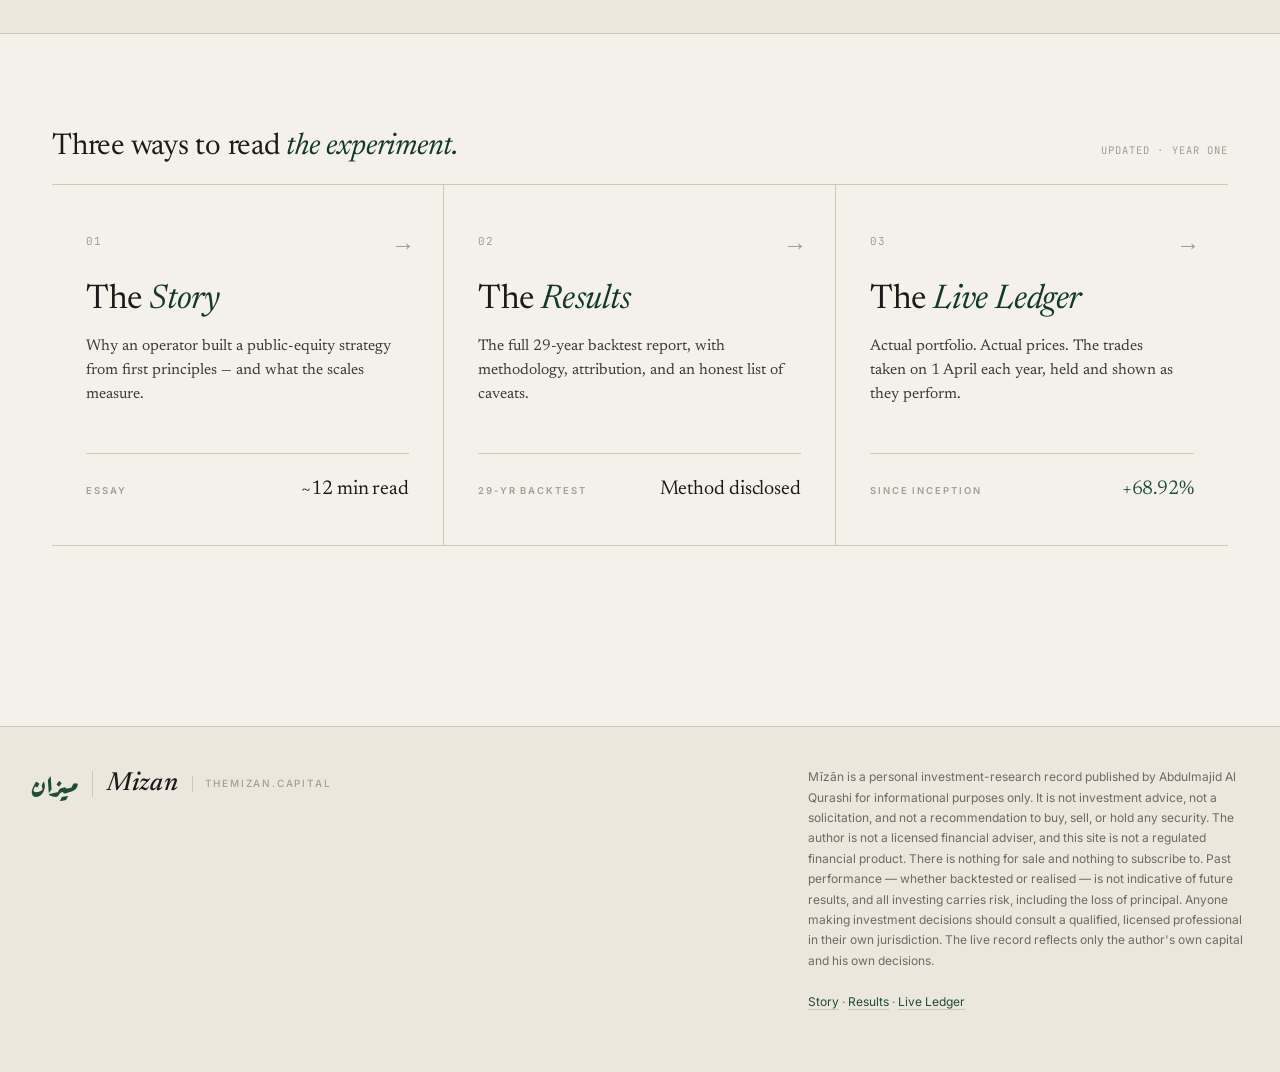
==== commit 015314c7: "Update USIC standings to 2nd, +51.3% YTD (31 May 2026) Co-Authored-By: Claude Opus 4.8 <noreply@anth" ====
--- a/index.html
+++ b/index.html
@@ -3,6 +3,7 @@
 <head>
 <meta charset="UTF-8">
 <meta name="viewport" content="width=device-width, initial-scale=1.0">
+<meta name="google-site-verification" content="qn0Ejf33Ne4oKjiddCPjfAWQYB4e0pFojuZTXmICPZ4" />
 <link rel="canonical" href="https://themizan.capital/">
 <meta property="og:type" content="website">
 <meta property="og:site_name" content="Mīzān">
@@ -331,8 +332,8 @@
       </div>
       <div class="proof-cell">
         <div class="proof-k">Independently verified</div>
-        <div class="proof-v sm">4th &middot; $1M+ stock division</div>
-        <div class="proof-m">U.S. Investing Championship (Money Manager Verified Ratings), +22.7% YTD &mdash; as published by the organiser, 30 Apr 2026 &middot; <a href="https://financial-competitions.com/" target="_blank" rel="noopener">live standings &rarr;</a></div>
+        <div class="proof-v sm">2nd &middot; $1M+ stock division</div>
+        <div class="proof-m">U.S. Investing Championship (Money Manager Verified Ratings), +51.3% YTD &mdash; as published by the organiser, 31 May 2026 &middot; <a href="https://financial-competitions.com/" target="_blank" rel="noopener">live standings &rarr;</a></div>
       </div>
     </div>
   </div>
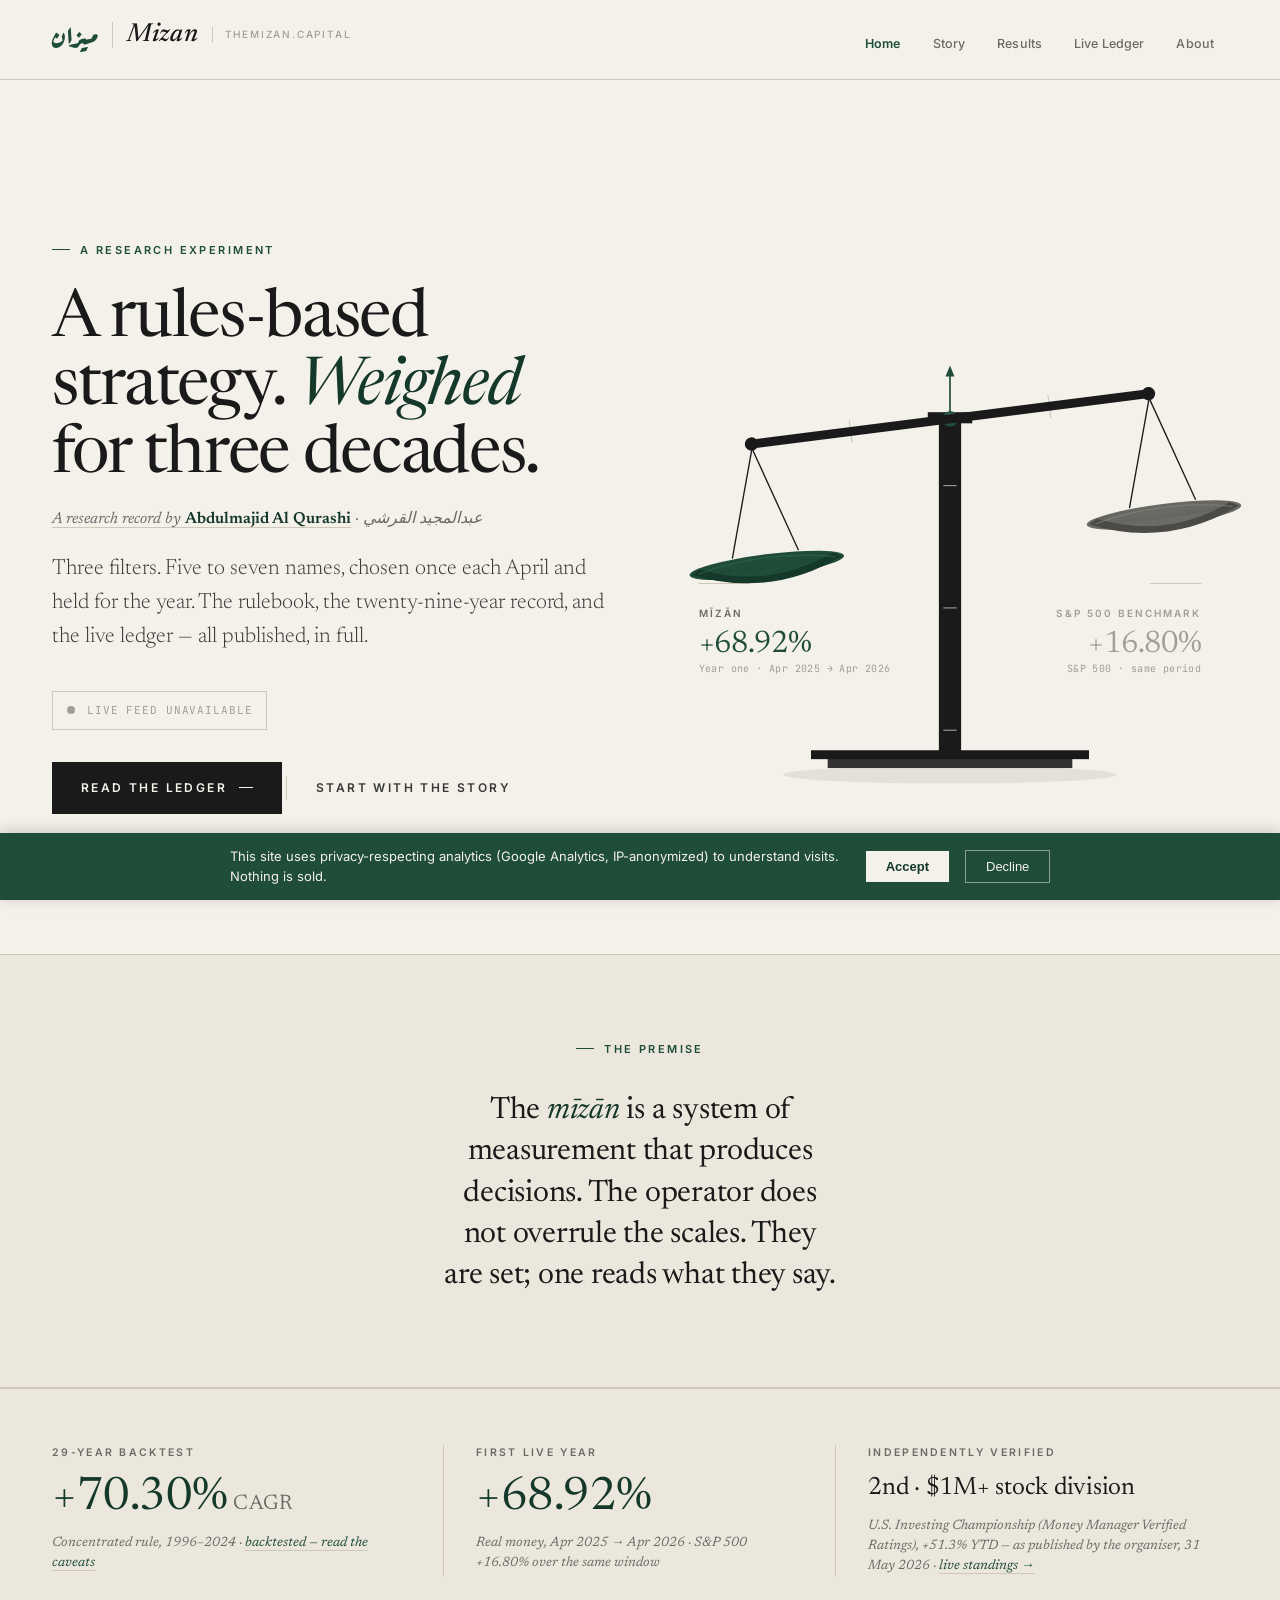
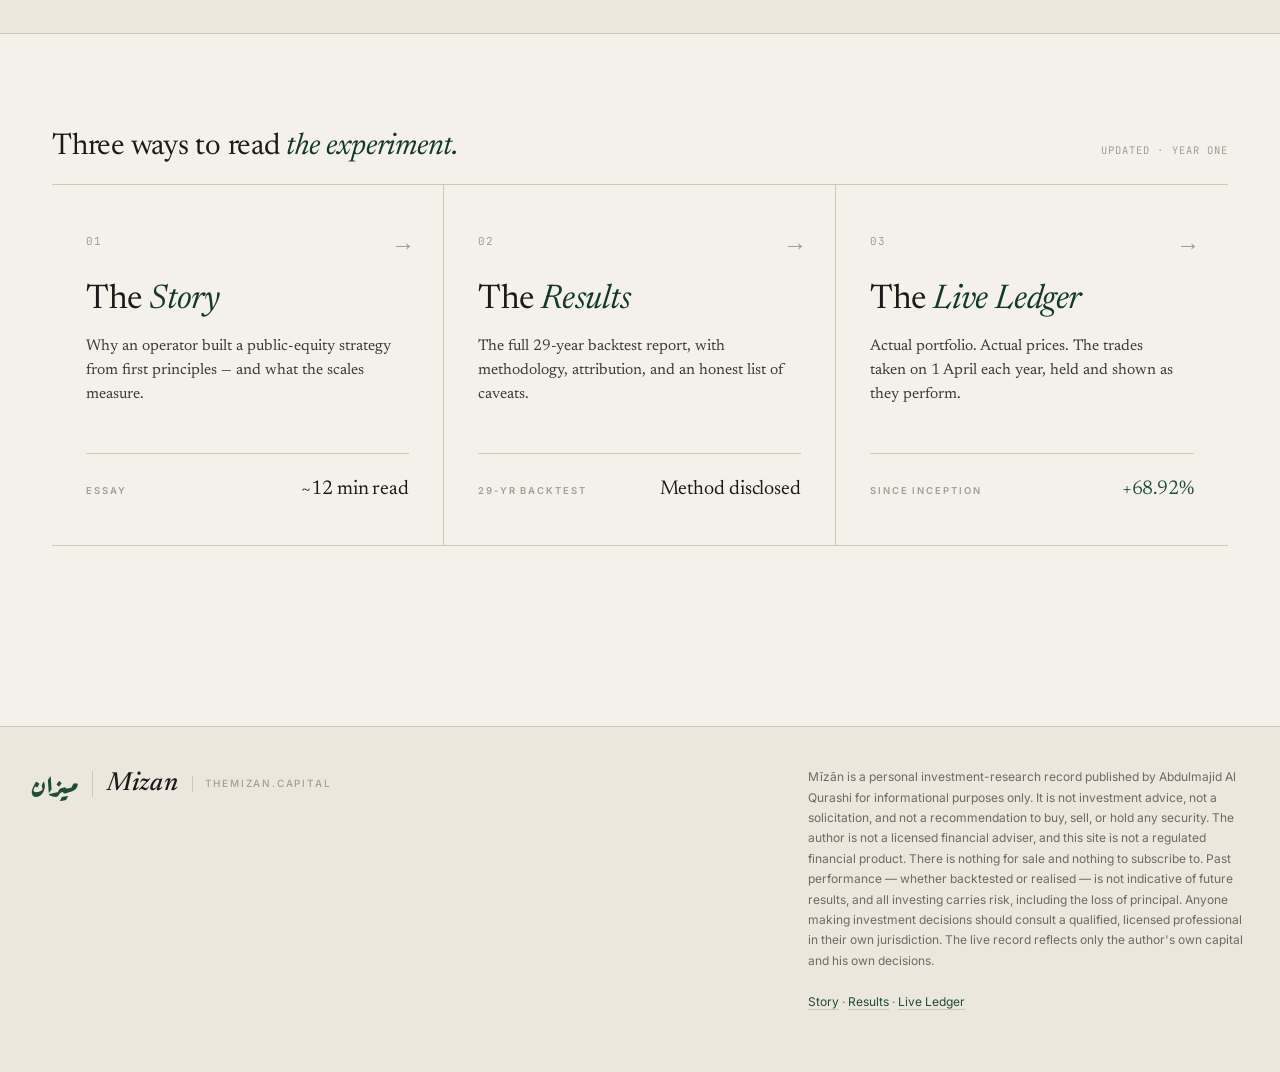
==== commit ae843ce5: "Add consent-gated Google Analytics 4 to all pages Co-Authored-By: Claude Opus 4.8 <noreply@anthropic" ====
--- a/index.html
+++ b/index.html
@@ -3,6 +3,12 @@
 <head>
 <meta charset="UTF-8">
 <meta name="viewport" content="width=device-width, initial-scale=1.0">
+<!-- Google Analytics 4 (consent-gated, IP-anonymized) -->
+<script>
+(function(){var GA_ID="G-Y0V6TDJKWX";function loadGA(){var s=document.createElement("script");s.async=true;s.src="https://www.googletagmanager.com/gtag/js?id="+GA_ID;document.head.appendChild(s);window.dataLayer=window.dataLayer||[];window.gtag=function(){dataLayer.push(arguments);};window.gtag("js",new Date());window.gtag("config",GA_ID,{anonymize_ip:true});}
+try{var c=localStorage.getItem("mizan-analytics-consent");if(c==="granted"){loadGA();return;}if(c==="denied"){return;}}catch(e){}
+document.addEventListener("DOMContentLoaded",function(){var bar=document.createElement("div");bar.setAttribute("role","dialog");bar.setAttribute("aria-label","Analytics consent");bar.style.cssText="position:fixed;left:0;right:0;bottom:0;z-index:9999;background:#1f4d3a;color:#f4f1ea;padding:14px 20px;font-family:Inter,-apple-system,BlinkMacSystemFont,sans-serif;font-size:13px;line-height:1.5;display:flex;gap:16px;align-items:center;justify-content:center;flex-wrap:wrap;box-shadow:0 -2px 14px rgba(0,0,0,.18)";var msg=document.createElement("span");msg.style.maxWidth="620px";msg.textContent="This site uses privacy-respecting analytics (Google Analytics, IP-anonymized) to understand visits. Nothing is sold.";var accept=document.createElement("button");accept.type="button";accept.textContent="Accept";accept.style.cssText="background:#f4f1ea;color:#14382a;border:0;padding:8px 20px;font-weight:600;cursor:pointer;font-size:13px";var decline=document.createElement("button");decline.type="button";decline.textContent="Decline";decline.style.cssText="background:transparent;color:#f4f1ea;border:1px solid rgba(244,241,234,.5);padding:8px 20px;font-weight:500;cursor:pointer;font-size:13px";accept.onclick=function(){try{localStorage.setItem("mizan-analytics-consent","granted");}catch(e){}bar.remove();loadGA();};decline.onclick=function(){try{localStorage.setItem("mizan-analytics-consent","denied");}catch(e){}bar.remove();};bar.appendChild(msg);bar.appendChild(accept);bar.appendChild(decline);document.body.appendChild(bar);});})();
+</script>
 <meta name="google-site-verification" content="qn0Ejf33Ne4oKjiddCPjfAWQYB4e0pFojuZTXmICPZ4" />
 <link rel="canonical" href="https://themizan.capital/">
 <meta property="og:type" content="website">
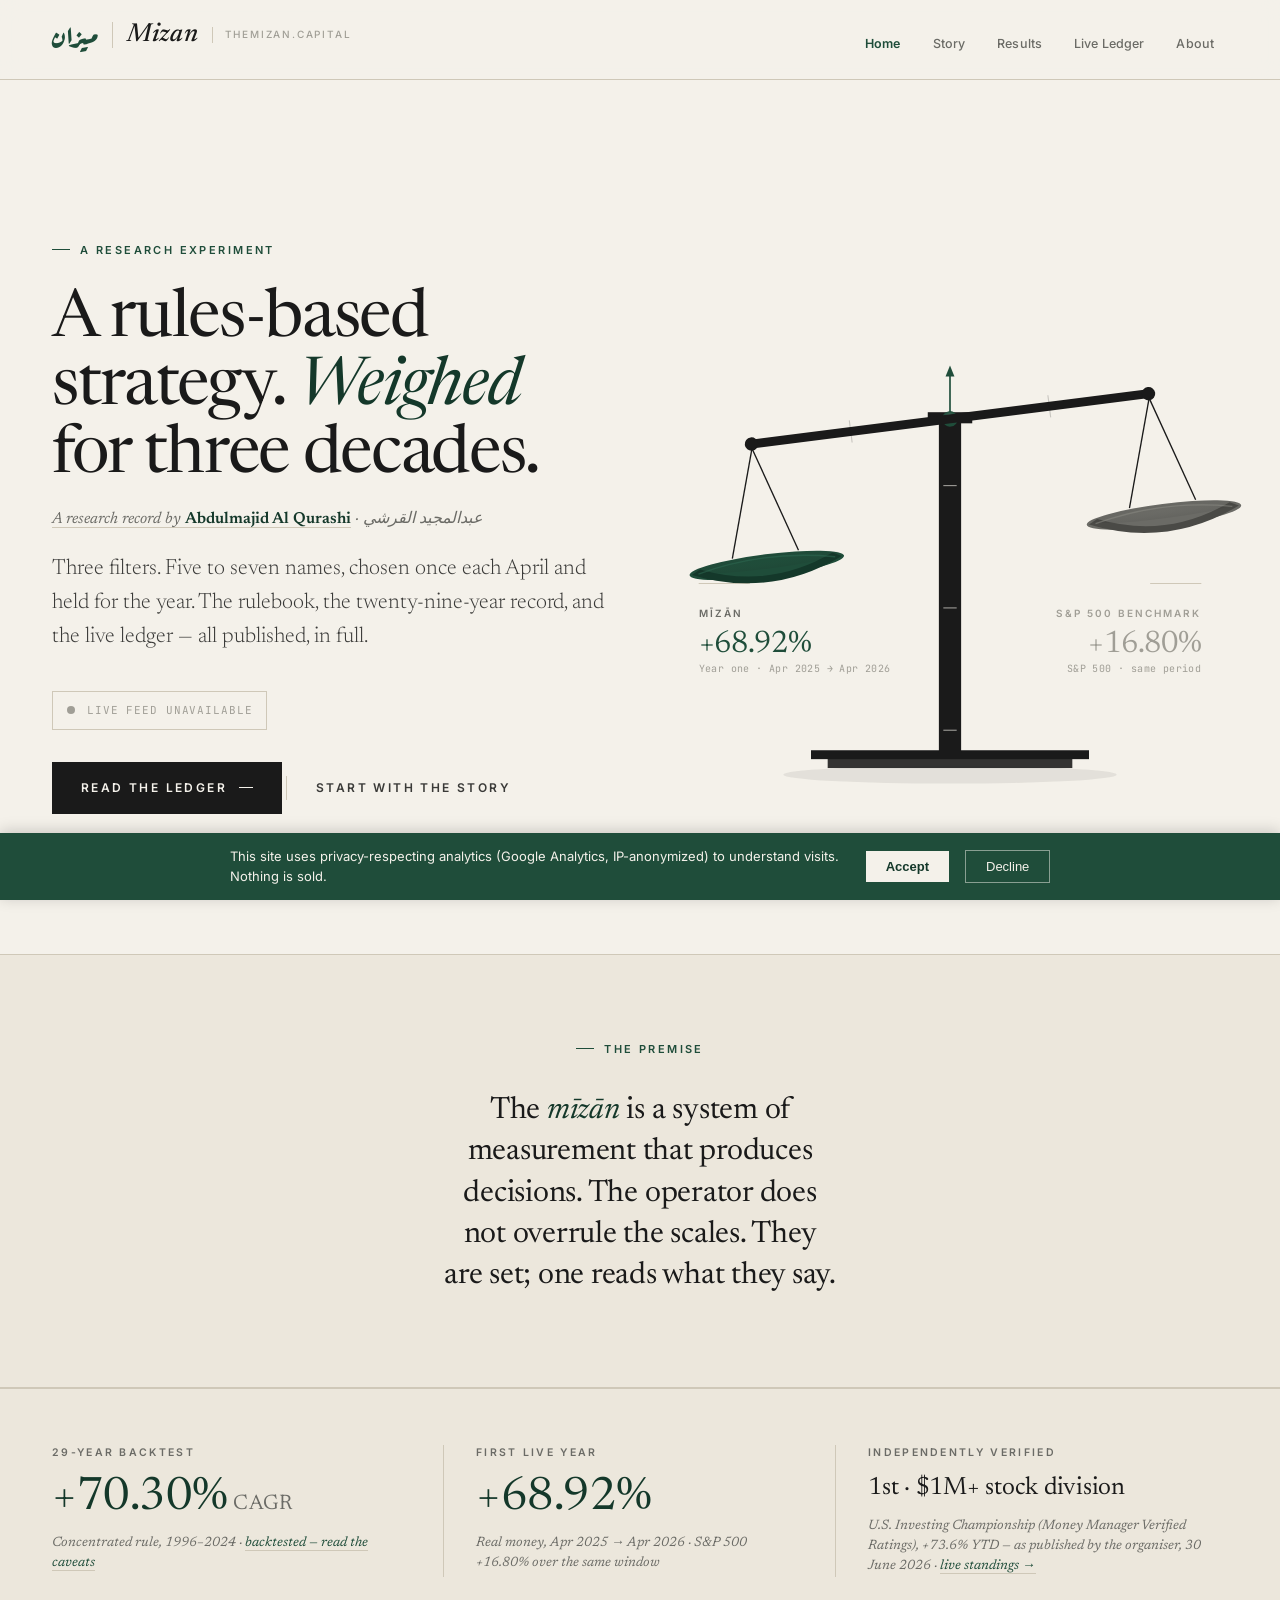
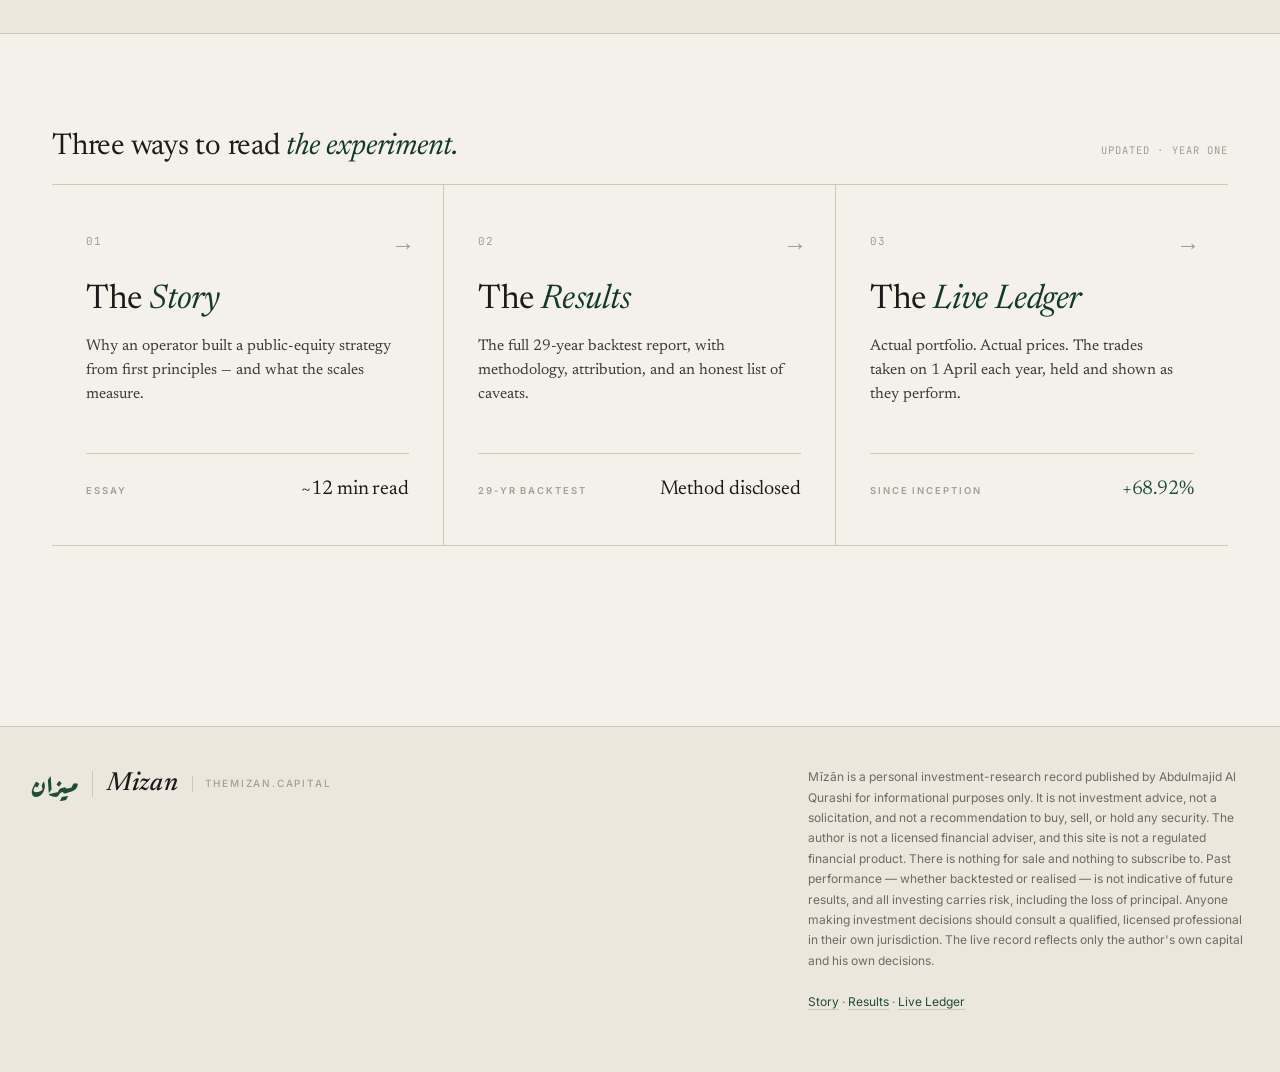
==== commit c7020754: "Update USIC standings to 1st, +73.6% YTD (30 June 2026) Source: organiser's published standings for " ====
--- a/index.html
+++ b/index.html
@@ -338,8 +338,8 @@
       </div>
       <div class="proof-cell">
         <div class="proof-k">Independently verified</div>
-        <div class="proof-v sm">2nd &middot; $1M+ stock division</div>
-        <div class="proof-m">U.S. Investing Championship (Money Manager Verified Ratings), +51.3% YTD &mdash; as published by the organiser, 31 May 2026 &middot; <a href="https://financial-competitions.com/" target="_blank" rel="noopener">live standings &rarr;</a></div>
+        <div class="proof-v sm">1st &middot; $1M+ stock division</div>
+        <div class="proof-m">U.S. Investing Championship (Money Manager Verified Ratings), +73.6% YTD &mdash; as published by the organiser, 30 June 2026 &middot; <a href="https://financial-competitions.com/" target="_blank" rel="noopener">live standings &rarr;</a></div>
       </div>
     </div>
   </div>
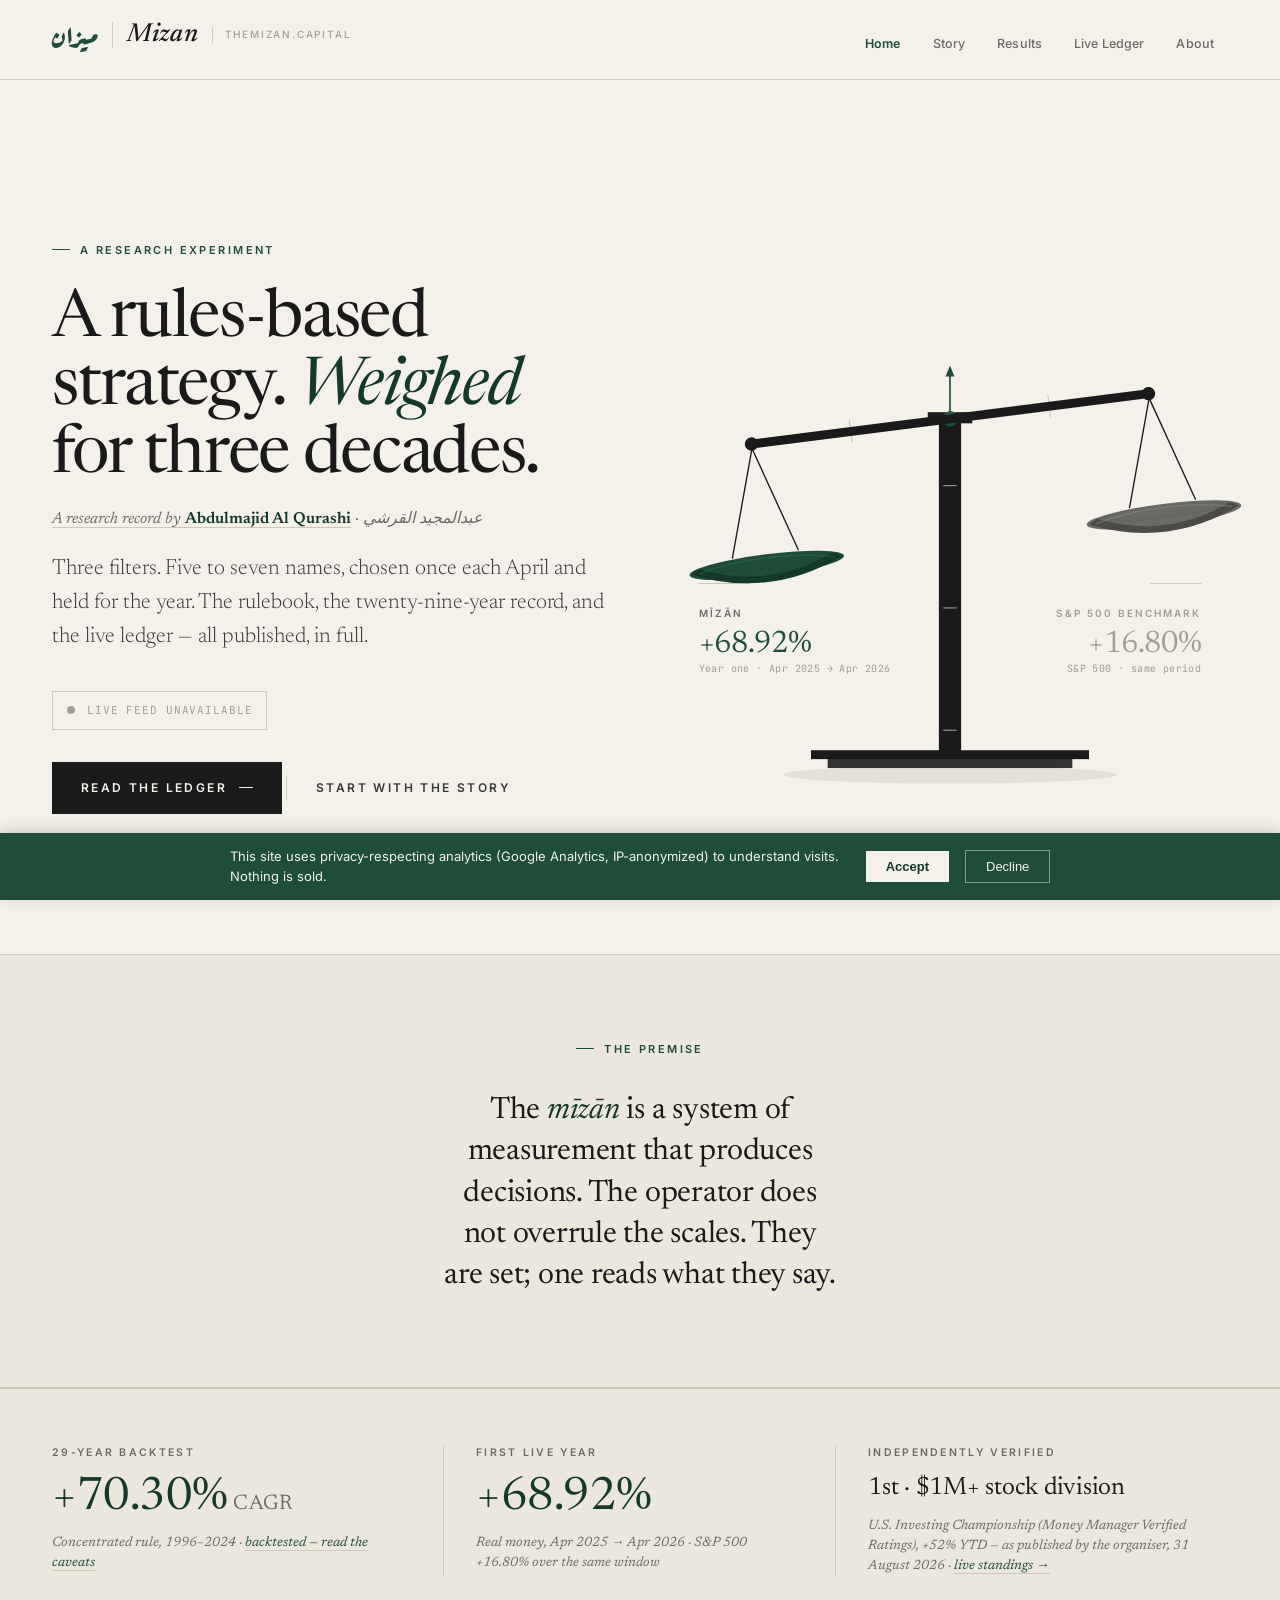
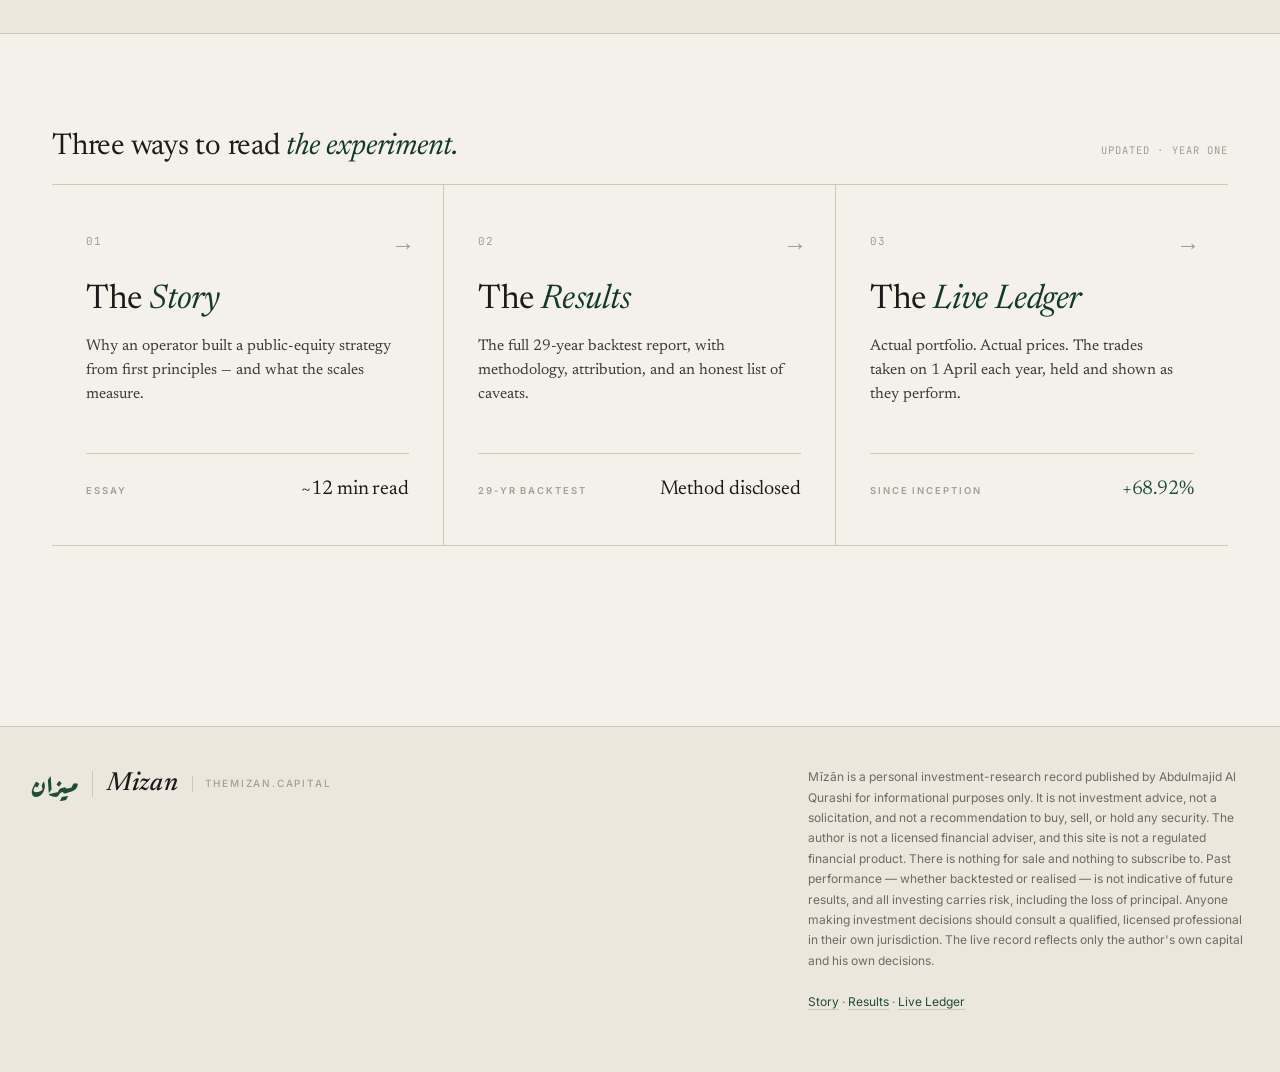
==== commit 1751fd90: "Update USIC standings to 1st, +52% YTD (31 August 2026) Refreshes the U.S. Investing Championship fi" ====
--- a/index.html
+++ b/index.html
@@ -339,7 +339,7 @@
       <div class="proof-cell">
         <div class="proof-k">Independently verified</div>
         <div class="proof-v sm">1st &middot; $1M+ stock division</div>
-        <div class="proof-m">U.S. Investing Championship (Money Manager Verified Ratings), +73.6% YTD &mdash; as published by the organiser, 30 June 2026 &middot; <a href="https://financial-competitions.com/" target="_blank" rel="noopener">live standings &rarr;</a></div>
+        <div class="proof-m">U.S. Investing Championship (Money Manager Verified Ratings), +52% YTD &mdash; as published by the organiser, 31 August 2026 &middot; <a href="https://financial-competitions.com/" target="_blank" rel="noopener">live standings &rarr;</a></div>
       </div>
     </div>
   </div>
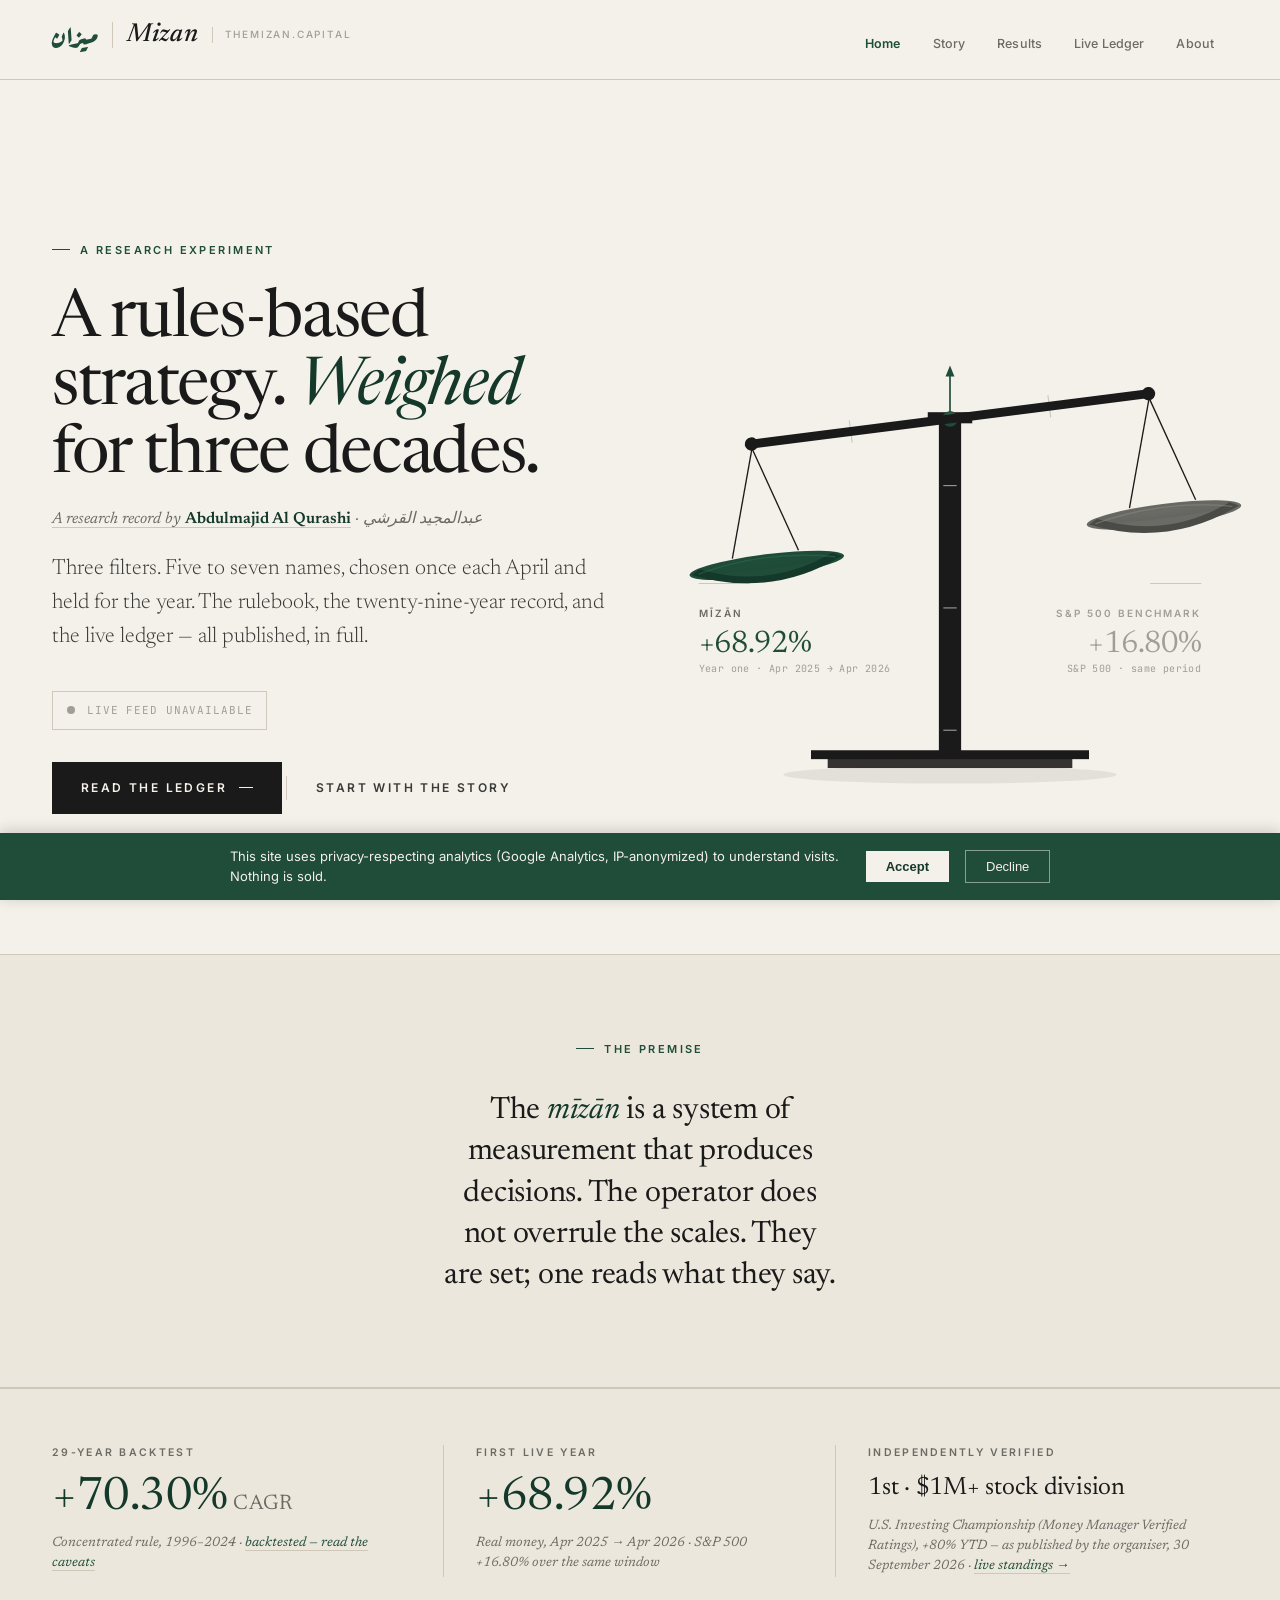
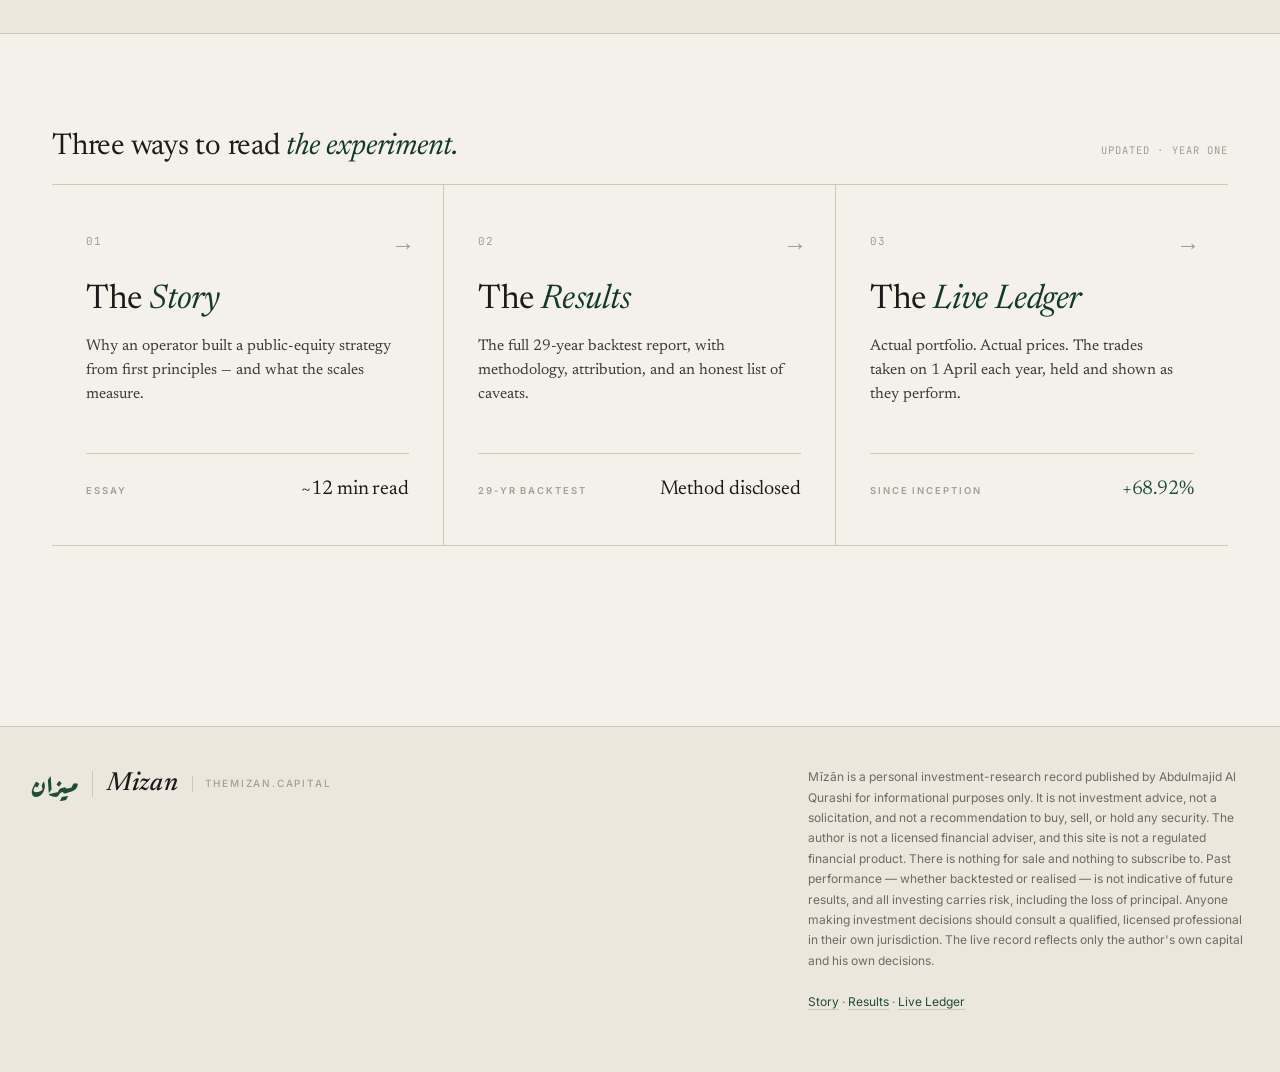
==== commit c497399e: "Update USIC standings to 1st, +80% YTD (30 September 2026) Refreshes the U.S. Investing Championship" ====
--- a/index.html
+++ b/index.html
@@ -339,7 +339,7 @@
       <div class="proof-cell">
         <div class="proof-k">Independently verified</div>
         <div class="proof-v sm">1st &middot; $1M+ stock division</div>
-        <div class="proof-m">U.S. Investing Championship (Money Manager Verified Ratings), +52% YTD &mdash; as published by the organiser, 31 August 2026 &middot; <a href="https://financial-competitions.com/" target="_blank" rel="noopener">live standings &rarr;</a></div>
+        <div class="proof-m">U.S. Investing Championship (Money Manager Verified Ratings), +80% YTD &mdash; as published by the organiser, 30 September 2026 &middot; <a href="https://financial-competitions.com/" target="_blank" rel="noopener">live standings &rarr;</a></div>
       </div>
     </div>
   </div>
